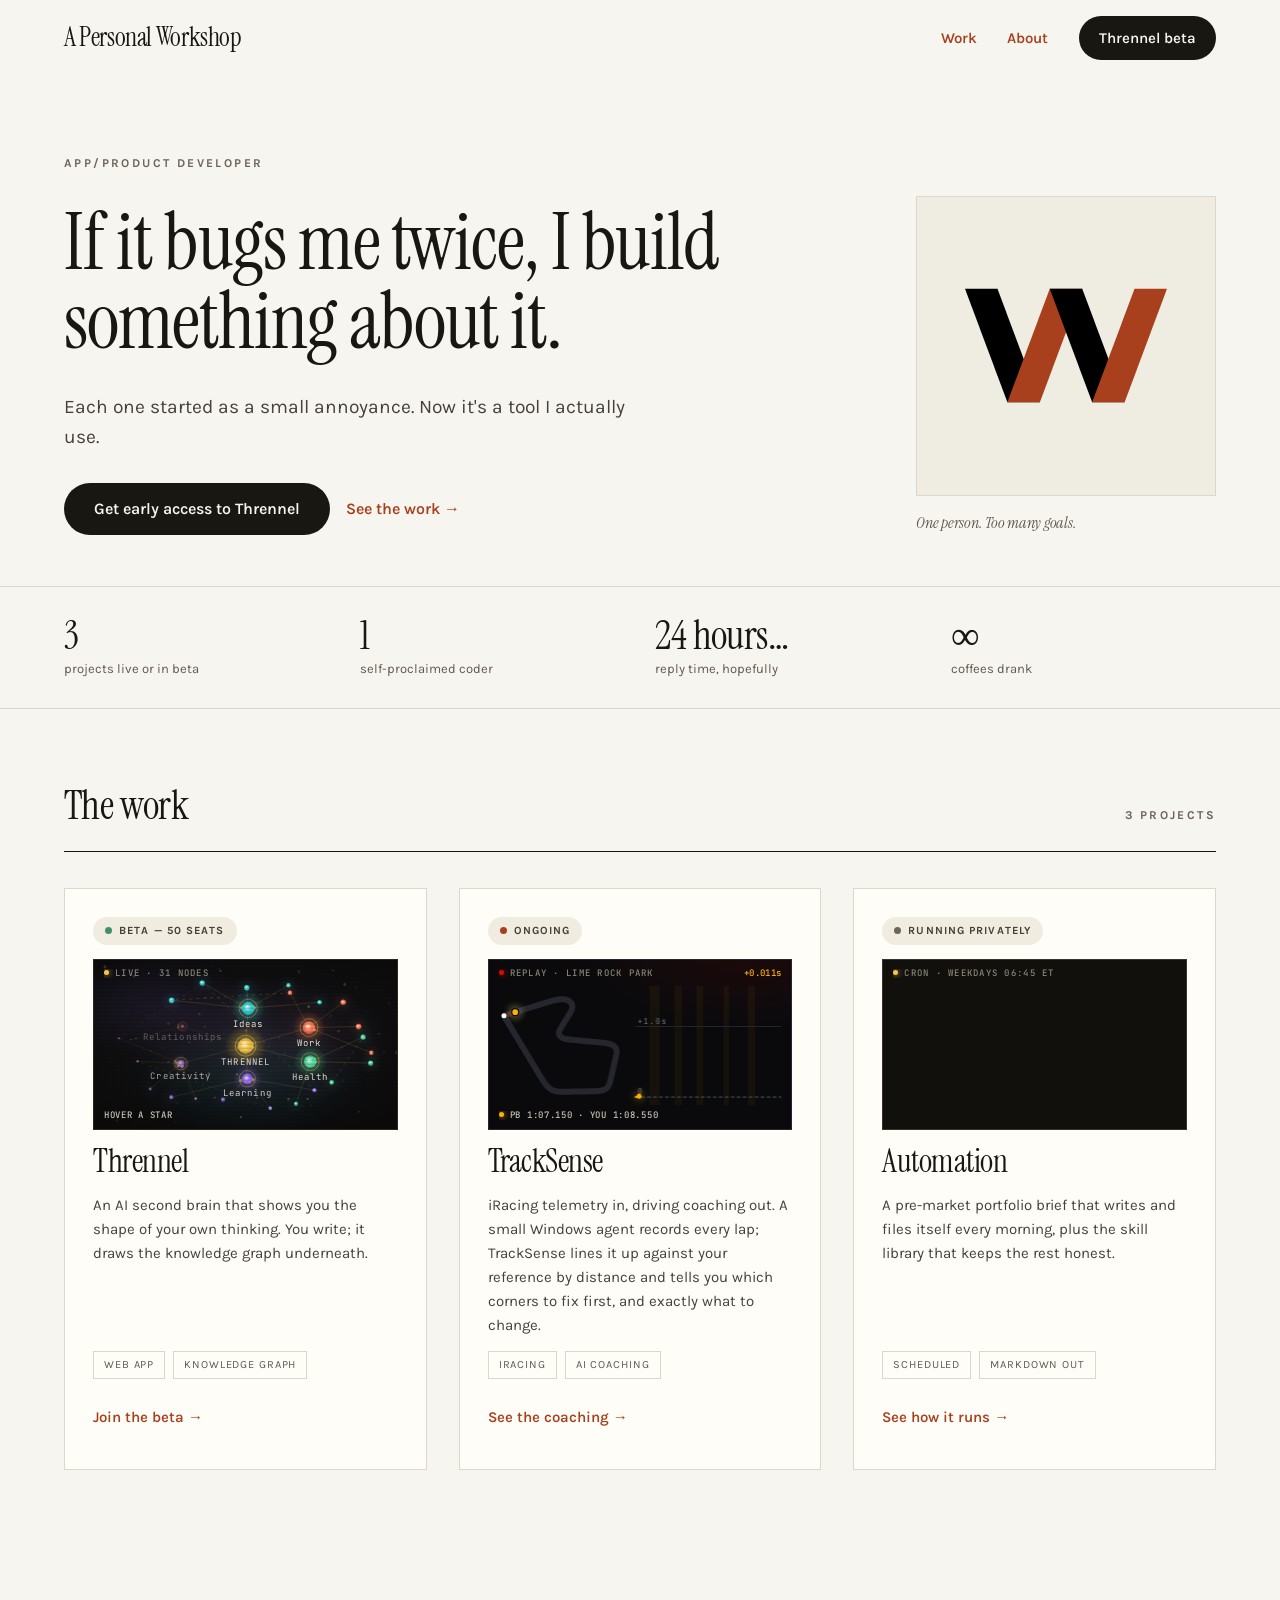
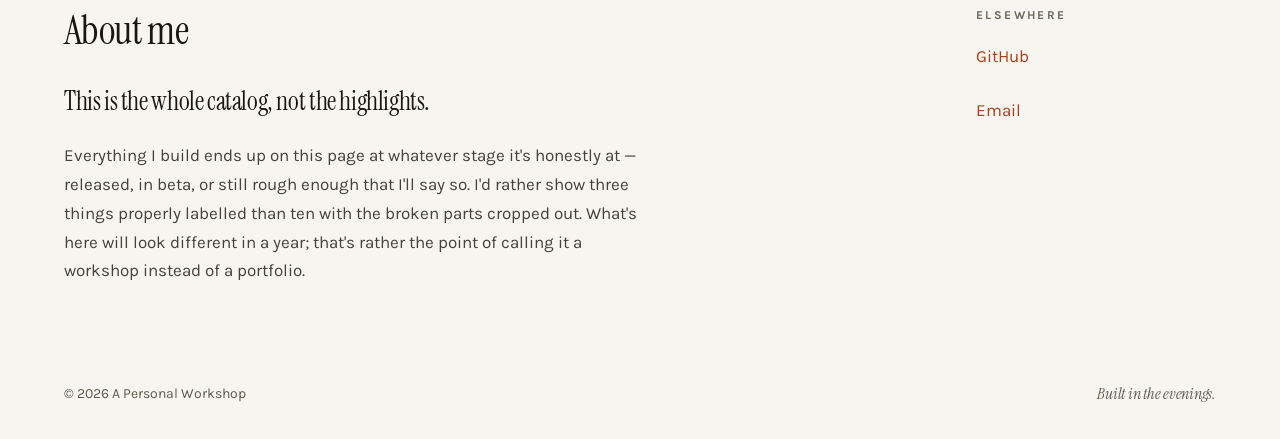
==== public/index.html @ f0c82fac "Hero: the mark fills a square tile Co-Authored-By: Claude Fable 5.1 <noreply@anthropic.com>" ====
<!DOCTYPE html>
<html lang="en">
<head>
<meta charset="utf-8">
<meta name="viewport" content="width=device-width, initial-scale=1">
<title>A Personal Workshop — projects</title>
<meta name="description" content="A workshop, not a portfolio: everything I build, at whatever stage it's honestly at. Thrennel, TrackSense, and the automation that writes my morning brief.">
<meta name="theme-color" content="#f7f5ef">

<!-- Link previews need absolute URLs, so these three carry the domain. -->
<link rel="canonical" href="https://bugsmetwice.com/">
<meta property="og:type" content="website">
<meta property="og:site_name" content="A Personal Workshop">
<meta property="og:title" content="A Personal Workshop">
<meta property="og:description" content="Everything I build, at whatever stage it's honestly at. Thrennel, TrackSense, and the automation that writes my morning brief.">
<meta property="og:url" content="https://bugsmetwice.com/">
<meta property="og:image" content="https://bugsmetwice.com/og-image.png">
<meta property="og:image:width" content="1200">
<meta property="og:image:height" content="630">
<meta property="og:image:alt" content="A Personal Workshop — If it bugs me twice, I build something about it.">
<meta name="twitter:card" content="summary_large_image">

<link rel="icon" href="./mark-folded.svg" type="image/svg+xml">
<link rel="apple-touch-icon" href="./icon-180.png">

<link rel="preload" href="./fonts/InstrumentSerif-normal.woff2" as="font" type="font/woff2" crossorigin>
<link rel="preload" href="./fonts/Karla-normal.woff2" as="font" type="font/woff2" crossorigin>

<style>
/* ============================================================
   FONTS — self-hosted latin subsets (no third-party request)
   ============================================================ */
@font-face {
  font-family: "Instrument Serif"; font-style: italic; font-weight: 400; font-display: swap;
  src: url("./fonts/InstrumentSerif-italic.woff2") format("woff2");
  unicode-range: U+0000-00FF, U+0131, U+0152-0153, U+02BB-02BC, U+02C6, U+02DA, U+02DC, U+0304, U+0308, U+0329, U+2000-206F, U+20AC, U+2122, U+2191, U+2193, U+2212, U+2215, U+FEFF, U+FFFD;
}
@font-face {
  font-family: "Instrument Serif"; font-style: normal; font-weight: 400; font-display: swap;
  src: url("./fonts/InstrumentSerif-normal.woff2") format("woff2");
  unicode-range: U+0000-00FF, U+0131, U+0152-0153, U+02BB-02BC, U+02C6, U+02DA, U+02DC, U+0304, U+0308, U+0329, U+2000-206F, U+20AC, U+2122, U+2191, U+2193, U+2212, U+2215, U+FEFF, U+FFFD;
}
@font-face {
  font-family: "JetBrains Mono"; font-style: normal; font-weight: 400 500; font-display: swap;
  src: url("./fonts/JetBrainsMono-normal.woff2") format("woff2");
  unicode-range: U+0000-00FF, U+0131, U+0152-0153, U+02BB-02BC, U+02C6, U+02DA, U+02DC, U+0304, U+0308, U+0329, U+2000-206F, U+20AC, U+2122, U+2191, U+2193, U+2212, U+2215, U+FEFF, U+FFFD;
}
@font-face {
  font-family: "Karla"; font-style: normal; font-weight: 400 700; font-display: swap;
  src: url("./fonts/Karla-normal.woff2") format("woff2");
  unicode-range: U+0000-00FF, U+0131, U+0152-0153, U+02BB-02BC, U+02C6, U+02DA, U+02DC, U+0304, U+0308, U+0329, U+2000-206F, U+20AC, U+2122, U+2191, U+2193, U+2212, U+2215, U+FEFF, U+FFFD;
}

/* ============================================================
   TOKENS
   ============================================================ */
:root {
  --ground:      #f7f5ef;
  --ground-card: #fffdf8;
  --ground-sink: #efece2;
  --ink:         #191712;
  --ink-body:    #45413a;
  --ink-muted:   #5f5a4e;
  --ink-faint:   #6b665b;   /* 5:1 on --ground; do not lighten */
  --rule:        #ddd7ca;
  --accent:      #a8401d;
  --accent-lift: #e0743f;   /* accent for use ON dark only */
  --on-dark:     #f7f5ef;
  --on-dark-dim: #c9c3b5;
  --dark-rule:   #4a453a;
  --dark-sink:   #221f18;

  --gutter: clamp(20px, 5vw, 72px);
  --section-y: clamp(40px, 5vw, 72px);

  --ease: cubic-bezier(0.22, 0.61, 0.36, 1);
  --reveal-dur: 720ms;
}

/* ============================================================
   BASE
   ============================================================ */
*, *::before, *::after { box-sizing: border-box; }

html { scroll-behavior: smooth; }

body {
  margin: 0;
  background: var(--ground);
  color: var(--ink);
  font-family: "Karla", "Helvetica Neue", Helvetica, sans-serif;
  font-size: 16px;
  line-height: 1.6;
  -webkit-font-smoothing: antialiased;
  text-rendering: optimizeLegibility;
}

h1, h2, h3, .serif {
  font-family: "Instrument Serif", Georgia, "Times New Roman", serif;
  font-weight: 400;
  letter-spacing: -0.015em;
}

a { color: var(--accent); text-decoration: none; }
a:hover { color: #7d2f14; }

:focus-visible {
  outline: 2px solid var(--accent);
  outline-offset: 3px;
}

button { font: inherit; cursor: pointer; }

.skip {
  position: absolute; left: -9999px; top: 0;
  background: var(--ink); color: var(--on-dark);
  padding: 12px 18px; z-index: 100;
}
.skip:focus { left: 8px; top: 8px; color: var(--on-dark); }

.kicker {
  font-size: 12px;
  letter-spacing: 0.2em;
  font-weight: 700;
  color: var(--ink-faint);
  text-transform: uppercase;
}

.pad { padding-inline: var(--gutter); }
.link--strong { font-weight: 600; }
.hero__caption { margin: 0; font-style: italic; font-size: 16px; color: var(--ink-muted); }
.noscript__note { color: var(--ink-body); margin-top: 20px; }
.site-footer__tag { font-style: italic; font-size: 16px; }

/* ============================================================
   SCROLL REVEAL
   Sections fade + rise once, staggered by child index.
   ============================================================ */
.reveal > * {
  opacity: 0;
  transform: translateY(22px);
  transition:
    opacity var(--reveal-dur) var(--ease),
    transform var(--reveal-dur) var(--ease);
  transition-delay: calc(var(--i, 0) * 90ms);
}
.reveal.in > * { opacity: 1; transform: none; }

@media (prefers-reduced-motion: reduce) {
  html { scroll-behavior: auto; }
  .reveal > * { opacity: 1; transform: none; transition: none; }
  .bar { transition: none !important; }
}

/* ============================================================
   HEADER
   ============================================================ */
.site-header {
  position: sticky; top: 0; z-index: 20;
  display: flex; flex-wrap: wrap; gap: 24px;
  align-items: center; justify-content: space-between;
  padding: 16px var(--gutter);
  background: color-mix(in srgb, var(--ground) 86%, transparent);
  backdrop-filter: blur(10px);
  border-bottom: 1px solid transparent;
  transition: border-color 260ms var(--ease), padding 260ms var(--ease);
}
.site-header.stuck {
  border-bottom-color: var(--rule);
  padding-block: 10px;
}
.wordmark { font-size: clamp(20px, 2.4vw, 26px); color: var(--ink); }
.site-nav { display: flex; align-items: center; gap: clamp(14px, 2.4vw, 32px); }
.site-nav a {
  font-size: 15px; font-weight: 600;
  min-height: 44px; display: inline-flex; align-items: center;
}
.btn {
  display: inline-flex; align-items: center; justify-content: center;
  min-height: 52px; padding: 0 30px;
  background: var(--ink); color: var(--on-dark);
  font-size: 16px; font-weight: 600;
  border: 0; border-radius: 999px;
  transition: transform 200ms var(--ease), background 200ms var(--ease);
}
.btn:hover { color: var(--on-dark); transform: translateY(-2px); }
.btn--sm { min-height: 44px; padding: 0 20px; font-size: 15px; }
.btn--accent { background: var(--accent-lift); color: var(--ink); }
.btn--accent:hover { color: var(--ink); }

/* ============================================================
   HERO
   ============================================================ */
.hero {
  display: flex; flex-wrap: wrap; align-items: flex-end;
  gap: clamp(32px, 5vw, 72px);
  padding: clamp(40px, 6vw, 88px) var(--gutter) clamp(32px, 4vw, 56px);
  border-bottom: 1px solid var(--rule);
}
.hero__text { flex: 1 1 440px; display: flex; flex-direction: column; gap: clamp(20px, 2.4vw, 30px); }
.hero h1 { margin: 0; font-size: clamp(38px, 6.2vw, 82px); line-height: 1.0; text-wrap: pretty; }
.hero__lede { margin: 0; font-size: clamp(17px, 1.5vw, 20px); color: var(--ink-body); max-width: 52ch; }
.hero__cta { display: flex; flex-wrap: wrap; gap: 16px; align-items: center; }
.hero__aside { flex: 0 1 300px; min-width: 240px; display: flex; flex-direction: column; gap: 14px; }

.frame {
  border: 1px solid var(--rule);
  background: var(--ground-sink);
  display: grid; place-items: center;
  font-size: 11px; letter-spacing: 0.1em;
  color: var(--ink-faint);
  overflow: hidden;
}
.frame img { width: 100%; height: 100%; object-fit: cover; display: block; }
.frame--portrait { aspect-ratio: 5 / 6; }
/* the mark sits on the page ground so its punched rivet holes (#f7f5ef) read as holes */
/* the mark fills a square tile rather than floating in a portrait frame */
.frame--logo { aspect-ratio: 1 / 1; background: var(--ground-sink); }
.frame--logo img { width: 76%; height: auto; object-fit: contain; }
.frame--shot { aspect-ratio: 16 / 9; }

/* Thrennel card: a live port of the app's constellation, on the app's own near-black */
.frame--graph {
  position: relative;
  display: block;
  background: radial-gradient(120% 95% at 50% 46%, #141416, #0a0a0b 72%);
  border-color: #2b2821;
}
.frame--graph canvas { position: absolute; inset: 0; width: 100%; height: 100%; display: block; }
.frame--graph::after {
  content: ""; position: absolute; inset: 0; pointer-events: none;
  background: repeating-linear-gradient(0deg, rgba(0, 0, 0, 0.12) 0 1px, transparent 2px 4px);
}
.graph-hud {
  position: absolute; left: 10px; right: 10px; z-index: 1;
  font: 500 9px/1 "JetBrains Mono", Consolas, monospace;
  letter-spacing: 0.14em; color: #8a8578;
  white-space: nowrap; overflow: hidden; text-overflow: ellipsis;
  pointer-events: none;
}
.graph-hud--top { top: 9px; }
.graph-hud--foot { bottom: 9px; color: #c9c2b0; letter-spacing: 0.08em; }
.graph-hud i {
  display: inline-block; width: 5px; height: 5px; margin-right: 6px;
  border-radius: 50%; vertical-align: 1px;
  background: #f5c84b; box-shadow: 0 0 6px currentColor;
}
.graph-hud--top i { color: #f5c84b; animation: tgBlink 1.6s ease-in-out infinite; }
@keyframes tgBlink { 0%, 100% { opacity: 0.25; } 50% { opacity: 1; } }
@media (prefers-reduced-motion: reduce) { .graph-hud--top i { animation: none; } }
.graph-hud--right { left: auto; color: #ffb300; letter-spacing: 0.04em; }

/* Lap-time card: TrackSense's carbon panel, race red glow, no scanlines */
.frame--lap {
  background: radial-gradient(90% 80% at 85% -10%, rgba(225, 6, 0, 0.1), transparent 60%), #0a0a0c;
  border-color: #26262f;
}
.frame--lap::after { display: none; }
.frame--lap .graph-hud--top i { background: #e10600; color: #e10600; }

/* ============================================================
   PROOF ROW
   ============================================================ */
.proof {
  display: grid;
  grid-template-columns: repeat(auto-fit, minmax(180px, 1fr));
  gap: clamp(16px, 2.4vw, 32px);
  padding: clamp(20px, 2.4vw, 28px) var(--gutter);
  border-bottom: 1px solid var(--rule);
}
.proof__item { display: flex; flex-direction: column; gap: 4px; }
.proof__n { font-size: clamp(30px, 3.4vw, 40px); line-height: 1; }
.proof__l { font-size: 13px; color: var(--ink-muted); }

/* ============================================================
   WORK
   ============================================================ */
.section { padding: var(--section-y) var(--gutter); }
.section__head {
  display: flex; flex-wrap: wrap; gap: 24px;
  align-items: baseline; justify-content: space-between;
  padding-bottom: 14px; border-bottom: 1px solid var(--ink);
  margin-bottom: clamp(24px, 3vw, 36px);
}
.section__head h2 { margin: 0; font-size: clamp(28px, 3.4vw, 40px); }

.cards {
  display: grid;
  grid-template-columns: repeat(auto-fit, minmax(290px, 1fr));
  gap: clamp(20px, 2.6vw, 32px);
}
.card {
  display: flex; flex-direction: column; gap: 14px;
  padding: clamp(20px, 2.2vw, 28px);
  background: var(--ground-card);
  border: 1px solid var(--rule);
  transition: transform 300ms var(--ease), box-shadow 300ms var(--ease);
}
.card:hover { transform: translateY(-4px); box-shadow: 0 14px 34px -22px rgba(25, 23, 18, 0.45); }
.card h3 { margin: 0; font-size: clamp(26px, 2.6vw, 32px); line-height: 1.1; }
.card__blurb { margin: 0; font-size: 15px; color: var(--ink-body); flex-grow: 1; }

.badge {
  display: inline-flex; align-items: center; gap: 7px;
  align-self: flex-start;
  padding: 5px 12px; border-radius: 999px;
  background: #f0ece0;
  font-size: 11px; letter-spacing: 0.1em; font-weight: 700;
  color: var(--ink-body); text-transform: uppercase;
}
.badge__dot { width: 7px; height: 7px; border-radius: 999px; }

.tags { display: flex; flex-wrap: wrap; gap: 8px; }
.tag {
  padding: 4px 10px; border: 1px solid var(--rule);
  font-size: 11px; letter-spacing: 0.08em;
  color: var(--ink-muted); text-transform: uppercase;
}
.card__cta { display: inline-flex; align-items: center; min-height: 48px; font-size: 15px; font-weight: 600; }

/* ============================================================
   LAP CHART (dark band)
   ============================================================ */
.band { background: var(--ink); color: var(--on-dark); padding: var(--section-y) var(--gutter); }
.band h2 { margin: 0; font-size: clamp(28px, 3.4vw, 42px); }
.band__head { display: flex; flex-wrap: wrap; gap: 20px; align-items: baseline; justify-content: space-between; }
.band__note { margin: 0; font-size: clamp(16px, 1.4vw, 18px); color: var(--on-dark-dim); max-width: 62ch; }
.stamp {
  padding: 5px 12px; border: 1px solid var(--dark-rule);
  font-size: 11px; letter-spacing: 0.14em; font-weight: 700;
  color: var(--on-dark-dim); text-transform: uppercase;
}

.chart-wrap { display: flex; flex-wrap: wrap; gap: clamp(20px, 3vw, 44px); margin-top: clamp(20px, 2.6vw, 30px); }
.chart { flex: 1 1 400px; display: flex; flex-direction: column; gap: 12px; }
.chart__plot {
  display: flex; align-items: flex-end; gap: clamp(4px, 1vw, 14px);
  height: 200px; padding-bottom: 2px;
  border-bottom: 1px solid var(--dark-rule);
}
.corner {
  flex: 1 1 0; min-width: 0; height: 100%; padding: 0;
  background: none; border: 0;
  display: flex; flex-direction: column; justify-content: flex-end;
}
.bar {
  width: 100%;
  background: var(--dark-rule);
  transition: height 520ms var(--ease), background 200ms var(--ease);
}
.corner:hover .bar { background: #6d6757; }
.corner[aria-pressed="true"] .bar { background: var(--accent-lift); }
.chart__labels { display: flex; gap: clamp(4px, 1vw, 14px); }
.chart__labels span {
  flex: 1 1 0; min-width: 0; text-align: center;
  font-size: 12px; font-weight: 600; color: #a8a294;
  transition: color 200ms var(--ease);
}
.chart__labels span.on { color: var(--accent-lift); }

.readout {
  flex: 1 1 280px;
  padding: clamp(20px, 2.2vw, 28px);
  background: var(--dark-sink); border: 1px solid var(--dark-rule);
  display: flex; flex-direction: column; gap: 14px;
}
.readout__k { font-size: 11px; letter-spacing: 0.16em; font-weight: 700; color: var(--on-dark-dim); text-transform: uppercase; }
.readout__v { font-size: clamp(44px, 5vw, 64px); line-height: 1; color: var(--accent-lift); }
.readout__note { margin: 0; font-size: 15px; color: #ded8c9; min-height: 3.3em; }
.readout__meta {
  display: flex; flex-direction: column; gap: 6px;
  padding-top: 6px; border-top: 1px solid var(--dark-rule);
  font-size: 13px; color: #a8a294;
}

/* ============================================================
   ABOUT / FOOTER
   ============================================================ */

.about { display: flex; flex-wrap: wrap; gap: clamp(28px, 4vw, 72px); align-items: flex-start; }
.about__main { flex: 1 1 440px; display: flex; flex-direction: column; gap: 20px; }
.about__main h2 { margin: 0; font-size: clamp(28px, 3.4vw, 40px); }
.about__pull { margin: 0; font-size: clamp(21px, 2.2vw, 26px); line-height: 1.5; }
.about__body { margin: 0; font-size: clamp(16px, 1.4vw, 17px); line-height: 1.7; color: var(--ink-body); max-width: 58ch; }
.about__links { flex: 0 1 240px; min-width: 200px; display: flex; flex-direction: column; gap: 10px; padding-top: 8px; }
.about__links a { font-size: 17px; min-height: 44px; display: inline-flex; align-items: center; }

/* ============================================================
   APP WINDOWS
   Each app's detail panel is a <dialog class="appwin"> that opens
   over the page instead of stacking under it.
   ============================================================ */
html:has(dialog.appwin[open]) { overflow: hidden; }
dialog.appwin {
  width: min(1200px, calc(100vw - 32px));
  max-width: none;
  max-height: calc(100dvh - 32px);
  margin: auto; padding: 0;
  border: 1px solid var(--dark-rule); border-radius: 14px;
  background: var(--ink); color: var(--on-dark);
  overflow: auto; overscroll-behavior: contain;
  box-shadow: 0 30px 80px -24px rgba(0, 0, 0, 0.6);
  opacity: 0;
  transform: translateY(28px) scale(0.97);
  transition: opacity 260ms var(--ease), transform 260ms var(--ease);
}
dialog.appwin.is-open { opacity: 1; transform: none; }
dialog.appwin:focus, dialog.appwin:focus-visible { outline: none; }   /* the window itself, not its controls */
dialog.appwin::backdrop {
  background: rgba(25, 23, 18, 0);
  backdrop-filter: blur(0);
  transition: background 260ms var(--ease), backdrop-filter 260ms var(--ease);
}
dialog.appwin.is-open::backdrop { background: rgba(25, 23, 18, 0.55); backdrop-filter: blur(4px); }
dialog.appwin .band { padding-top: clamp(24px, 3vw, 40px); }
.appwin__bar {
  position: sticky; top: 0; z-index: 2;
  display: flex; align-items: center; justify-content: space-between; gap: 12px;
  padding: 10px 12px 10px var(--gutter);
  background: color-mix(in srgb, var(--ink) 90%, transparent);
  backdrop-filter: blur(8px);
  border-bottom: 1px solid var(--dark-rule);
}
.appwin__title { font-size: 11px; letter-spacing: 0.2em; font-weight: 700; text-transform: uppercase; color: var(--on-dark-dim); }
.appwin__close {
  width: 40px; height: 40px; flex: none;
  display: grid; place-items: center;
  border: 1px solid var(--dark-rule); border-radius: 50%;
  background: transparent; color: var(--on-dark);
  font-size: 22px; line-height: 1;
}
.appwin__close:hover { background: var(--dark-sink); }
@media (prefers-reduced-motion: reduce) {
  dialog.appwin, dialog.appwin::backdrop { transition: none; }
}
@media (max-width: 640px) {
  dialog.appwin { width: calc(100vw - 16px); max-height: calc(100dvh - 16px); border-radius: 10px; }
}

/* Automation: a run log in plain monospace, and the document it files */
.frame--run { background: #12100c; border-color: #3a3428; display: block; position: relative; }
.rl__log {
  position: absolute; inset: 0;
  padding: 26px 12px 24px;
  overflow: hidden;
  font: 400 10px/1.65 "JetBrains Mono", Consolas, monospace;
  color: #b9b3a5;
  display: flex; flex-direction: column; justify-content: flex-end;
}
.rl__line { white-space: nowrap; overflow: hidden; text-overflow: ellipsis; animation: rlIn 260ms var(--ease) both; }
.rl__t { color: #6b665b; margin-right: 8px; }
.rl__line.is-run { color: #e0d7c2; }
.rl__line.is-ok { color: #52e0a8; }
@keyframes rlIn { from { opacity: 0; transform: translateY(6px); } to { opacity: 1; transform: none; } }
@media (prefers-reduced-motion: reduce) { .rl__line { animation: none; } }
.rl__chip {
  position: absolute; left: 10px; bottom: 8px; z-index: 1;
  font: 500 9px/1 "JetBrains Mono", Consolas, monospace; letter-spacing: 0.1em;
  color: #52e0a8;
}
.rl__chip[hidden] { display: none; }

.ts-stage { margin-top: clamp(20px, 2.6vw, 30px); }
.ts-stage .frame--lap { aspect-ratio: 23 / 9; }
@media (max-width: 700px) { .ts-stage .frame--lap { aspect-ratio: 16 / 10; } }

.automation-wrap { display: flex; flex-wrap: wrap; gap: clamp(20px, 3vw, 44px); margin-top: clamp(20px, 2.6vw, 30px); }
.automation-wrap .frame--run { flex: 1 1 380px; aspect-ratio: auto; min-height: 300px; }
.rl__doc { flex: 1 1 340px; display: flex; flex-direction: column; gap: 2px; }
.rl__sec {
  display: grid; grid-template-columns: 22px 1fr; gap: 2px 10px;
  padding: 10px 12px; text-align: left;
  background: transparent; border: 1px solid transparent; border-radius: 6px;
  color: var(--on-dark-dim);
  transition: background 200ms var(--ease), border-color 200ms var(--ease), color 200ms var(--ease);
}
.rl__sec:hover { border-color: var(--dark-rule); }
.rl__sec.done { color: #8f8a7d; }
.rl__sec.on { background: var(--dark-sink); border-color: var(--dark-rule); color: var(--on-dark); }
.rl__num { font: 500 10px/1.7 "JetBrains Mono", Consolas, monospace; color: var(--accent-lift); }
.rl__name { font-size: 15px; font-weight: 600; }
.rl__line-text { grid-column: 2; font-size: 13px; color: #a8a294; display: none; }
.rl__sec.on .rl__line-text { display: block; }

/* Thrennel window: live constellation beside the waitlist panel */
.thrennel-stage { flex: 1 1 420px; }
.thrennel-stage .frame--graph { aspect-ratio: 16 / 10; }
.waitlist form { display: flex; flex-direction: column; gap: 10px; }
.waitlist form[hidden] { display: none; }
.waitlist label { font-size: 12px; letter-spacing: 0.14em; color: var(--on-dark-dim); text-transform: uppercase; }
.waitlist__row { display: flex; flex-wrap: wrap; gap: 10px; }
.waitlist input {
  flex: 1 1 200px; min-height: 52px; padding: 0 18px;
  background: var(--ground); color: var(--ink);
  border: 0; border-radius: 999px;
  font: inherit; font-size: 15px;
}
.waitlist .hp { position: absolute; left: -9999px; width: 1px; height: 1px; }   /* honeypot: bots fill it, people never see it */
.waitlist__msg { margin: 0; font-size: 14px; color: var(--accent-lift); min-height: 1.4em; }
.waitlist__done { display: flex; flex-direction: column; gap: 10px; }
.waitlist__done[hidden] { display: none; }
.waitlist__done .serif { font-size: clamp(30px, 3vw, 38px); line-height: 1.05; color: var(--accent-lift); }
.waitlist a { color: var(--accent-lift); }
.waitlist a:hover { color: var(--on-dark); }

.site-footer {
  display: flex; flex-wrap: wrap; gap: 20px;
  align-items: center; justify-content: space-between;
  padding: clamp(24px, 2.6vw, 32px) var(--gutter);
  font-size: 14px; color: var(--ink-muted);
}

/* Narrow-viewport trims that clamp() can't express */
@media (max-width: 640px) {
  .site-nav { gap: 14px; }
  .site-nav a:not(.btn) { font-size: 14px; }
  .chart__plot { height: 150px; }
  .chart__labels span { font-size: 11px; }
}
@media (max-width: 420px) {
  .site-nav .btn--sm { padding: 0 14px; }
}
</style>
</head>
<body>

<a class="skip" href="#work">Skip to the work</a>

<header class="site-header" id="siteHeader">
  <a class="wordmark serif" href="#top">A Personal Workshop</a>
  <nav class="site-nav" aria-label="Primary">
    <a href="#work">Work</a>
    <a href="#about">About</a>
    <a class="btn btn--sm" href="#thrennel">Thrennel beta</a>
  </nav>
</header>

<main id="top">

  <!-- ===== HERO ===== -->
  <section class="hero reveal">
    <div class="hero__text">
      <span class="kicker">App/Product Developer</span>
      <h1>If it bugs me twice, I build something about it.</h1>
      <p class="hero__lede">Each one started as a small annoyance. Now it's a tool I actually use.</p>
      <div class="hero__cta">
        <a class="btn" href="#thrennel">Get early access to Thrennel</a>
        <a class="link--strong" href="#work">See the work →</a>
      </div>
    </div>
    <div class="hero__aside">
      <div class="frame frame--portrait frame--logo"><img src="./mark-folded.svg" width="64" height="64" alt="A Personal Workshop logo: a folded strip forming a W"></div>
      <p class="serif hero__caption">One person. Too many goals.</p>
    </div>
  </section>

  <!-- ===== PROOF ROW  (first figure is derived from PROJECTS.length) ===== -->
  <section class="proof reveal" id="proof" aria-label="At a glance"></section>

  <!-- ===== WORK ===== -->
  <section class="section reveal" id="work">
    <div class="section__head">
      <h2>The work</h2>
      <span class="kicker" id="projectCount"></span>
    </div>
    <div class="cards" id="cards"></div>
    <noscript>
      <div class="cards">
        <article class="card">
          <h3>Thrennel</h3>
          <p class="card__blurb">An AI second brain that shows you the shape of your own thinking. You write; it draws the knowledge graph underneath. Invite-only, fifty seats.</p>
          <a class="card__cta" href="https://thrennel.com/request">Request access →</a>
        </article>
        <article class="card">
          <h3>TrackSense</h3>
          <p class="card__blurb">iRacing telemetry in, driving coaching out. A small Windows agent records every lap; TrackSense lines it up against your reference by distance and tells you which corners to fix first.</p>
        </article>
        <article class="card">
          <h3>Automation</h3>
          <p class="card__blurb">A pre-market portfolio brief that writes and files itself every morning, plus the skill library that keeps the rest honest.</p>
        </article>
      </div>
      <p class="band__note noscript__note">The live demos on this page — the knowledge graph, the lap replay and the run log — need JavaScript.</p>
    </noscript>
  </section>

  <!-- ===== AUTOMATION WINDOW (sample run; no real holdings) ===== -->
  <dialog class="appwin" id="automation" aria-labelledby="automationTitle">
    <div class="appwin__bar">
      <span class="appwin__title">Automation</span>
      <button class="appwin__close" type="button" aria-label="Close Automation">×</button>
    </div>
  <section class="band">
    <div class="band__head">
      <h2 id="automationTitle">It files itself before the open.</h2>
      <span class="stamp">Sample run · fictional numbers</span>
    </div>
    <p class="band__note">Every weekday at 06:45 ET a scheduled agent reads my position list, goes and finds the live numbers, and writes the same six sections in the same order — then saves it as dated markdown I can read on my phone before the open. A second skill audits the 26-skill library that produces it. Tap a section to see what goes in it.</p>
    <div class="automation-wrap">
      <div class="frame frame--run" id="runStage">
        <span class="graph-hud graph-hud--top" aria-hidden="true"><i></i>CRON · WEEKDAYS 06:45 ET</span>
        <div class="rl__log"></div>
        <span class="rl__chip" hidden>● FILED · OneDrive\Daily Briefs\2026-09-18_brief.md</span>
      </div>
      <div class="rl__doc" id="runDoc" role="group" aria-label="Sections of the brief"></div>
    </div>
  </section>
  </dialog>

  <!-- ===== THRENNEL WINDOW (invite-only waitlist; posts to thrennel.com's own endpoint) ===== -->
  <dialog class="appwin" id="thrennel" aria-labelledby="thrennelTitle">
    <div class="appwin__bar">
      <span class="appwin__title">Thrennel</span>
      <button class="appwin__close" type="button" aria-label="Close Thrennel">×</button>
    </div>
  <section class="band">
    <div class="band__head">
      <h2 id="thrennelTitle">Thrennel opens to fifty people.</h2>
      <span class="stamp">Invite-only · 50 seats</span>
    </div>
    <p class="band__note">Your second brain, drawn as a map. Type or speak a thought; Thrennel files it under a topic, links it to what you've said before, and draws the constellation underneath. Leave your email and you'll get a sign-up link when a spot opens.</p>
    <div class="chart-wrap">
      <div class="thrennel-stage" id="thrennelStage"></div>
      <aside class="readout waitlist" aria-labelledby="waitlistTitle">
        <span class="readout__k" id="waitlistTitle">Request access</span>
        <form id="betaForm" novalidate>
          <label for="email">Email address</label>
          <div class="waitlist__row">
            <input id="email" name="email" type="email" placeholder="you@domain.com" autocomplete="email"
                   spellcheck="false" maxlength="254" required>
            <button class="btn btn--accent" type="submit">Join</button>
          </div>
          <input class="hp" id="website" name="website" type="text" tabindex="-1" autocomplete="off" aria-hidden="true">
          <p class="waitlist__msg" id="formMsg" role="status"></p>
        </form>
        <div class="waitlist__done" id="betaDone" hidden>
          <span class="serif">You're on the list.</span>
          <p class="readout__note">Request received. If a spot opens, your sign-up link will arrive at the email you left. Nothing else to do here.</p>
        </div>
        <div class="readout__meta">
          <a href="https://thrennel.com/">Visit thrennel.com →</a>
          <span>Already invited? <a href="https://thrennel.com/login">Sign in</a></span>
        </div>
      </aside>
    </div>
  </section>
  </dialog>

  <!-- ===== TRACKSENSE WINDOW (demo session, the app's own output) ===== -->
  <dialog class="appwin" id="tracksense" aria-labelledby="tracksenseTitle">
    <div class="appwin__bar">
      <span class="appwin__title">TrackSense</span>
      <button class="appwin__close" type="button" aria-label="Close TrackSense">×</button>
    </div>
  <section class="band">
    <div class="band__head">
      <h2 id="tracksenseTitle">What TrackSense tells you</h2>
      <span class="stamp" id="lapStamp"></span>
    </div>
    <p class="band__note"><span id="lapSummary"></span> Hover the replay to scrub it; tap a corner below for the coaching.</p>
    <div class="ts-stage" id="tsStage"></div>
    <div class="chart-wrap">
      <div class="chart">
        <div class="chart__plot" id="plot" role="group" aria-label="Time lost per corner"></div>
        <div class="chart__labels" id="plotLabels"></div>
      </div>
      <aside class="readout" aria-label="Corner coaching" aria-live="polite">
        <span class="readout__k" id="roName"></span>
        <span class="readout__v serif" id="roDelta"></span>
        <p class="readout__note" id="roNote"></p>
        <div class="readout__meta">
          <span id="roLap"></span>
          <span id="roTotal"></span>
        </div>
      </aside>
    </div>
  </section>
  </dialog>

  <!-- ===== ABOUT ===== -->
  <section class="section about reveal" id="about">
    <div class="about__main">
      <h2>About me</h2>
      <p class="about__pull serif">This is the whole catalog, not the highlights.</p>
      <p class="about__body">Everything I build ends up on this page at whatever stage it's honestly at — released, in beta, or still rough enough that I'll say so. I'd rather show three things properly labelled than ten with the broken parts cropped out. What's here will look different in a year; that's rather the point of calling it a workshop instead of a portfolio.</p>
    </div>
    <div class="about__links">
      <span class="kicker">Elsewhere</span>
      <a href="https://github.com/tgrubb3/">GitHub</a>
      <a class="js-email" href="#about" data-u="tylergrubb33" data-d="gmail.com">Email</a>
    </div>
  </section>

</main>

<footer class="site-footer">
  <span>© 2026 A Personal Workshop</span>
  <span class="serif site-footer__tag">Built in the evenings.</span>
</footer>

<script src="./app.js"></script>

</body>
</html>
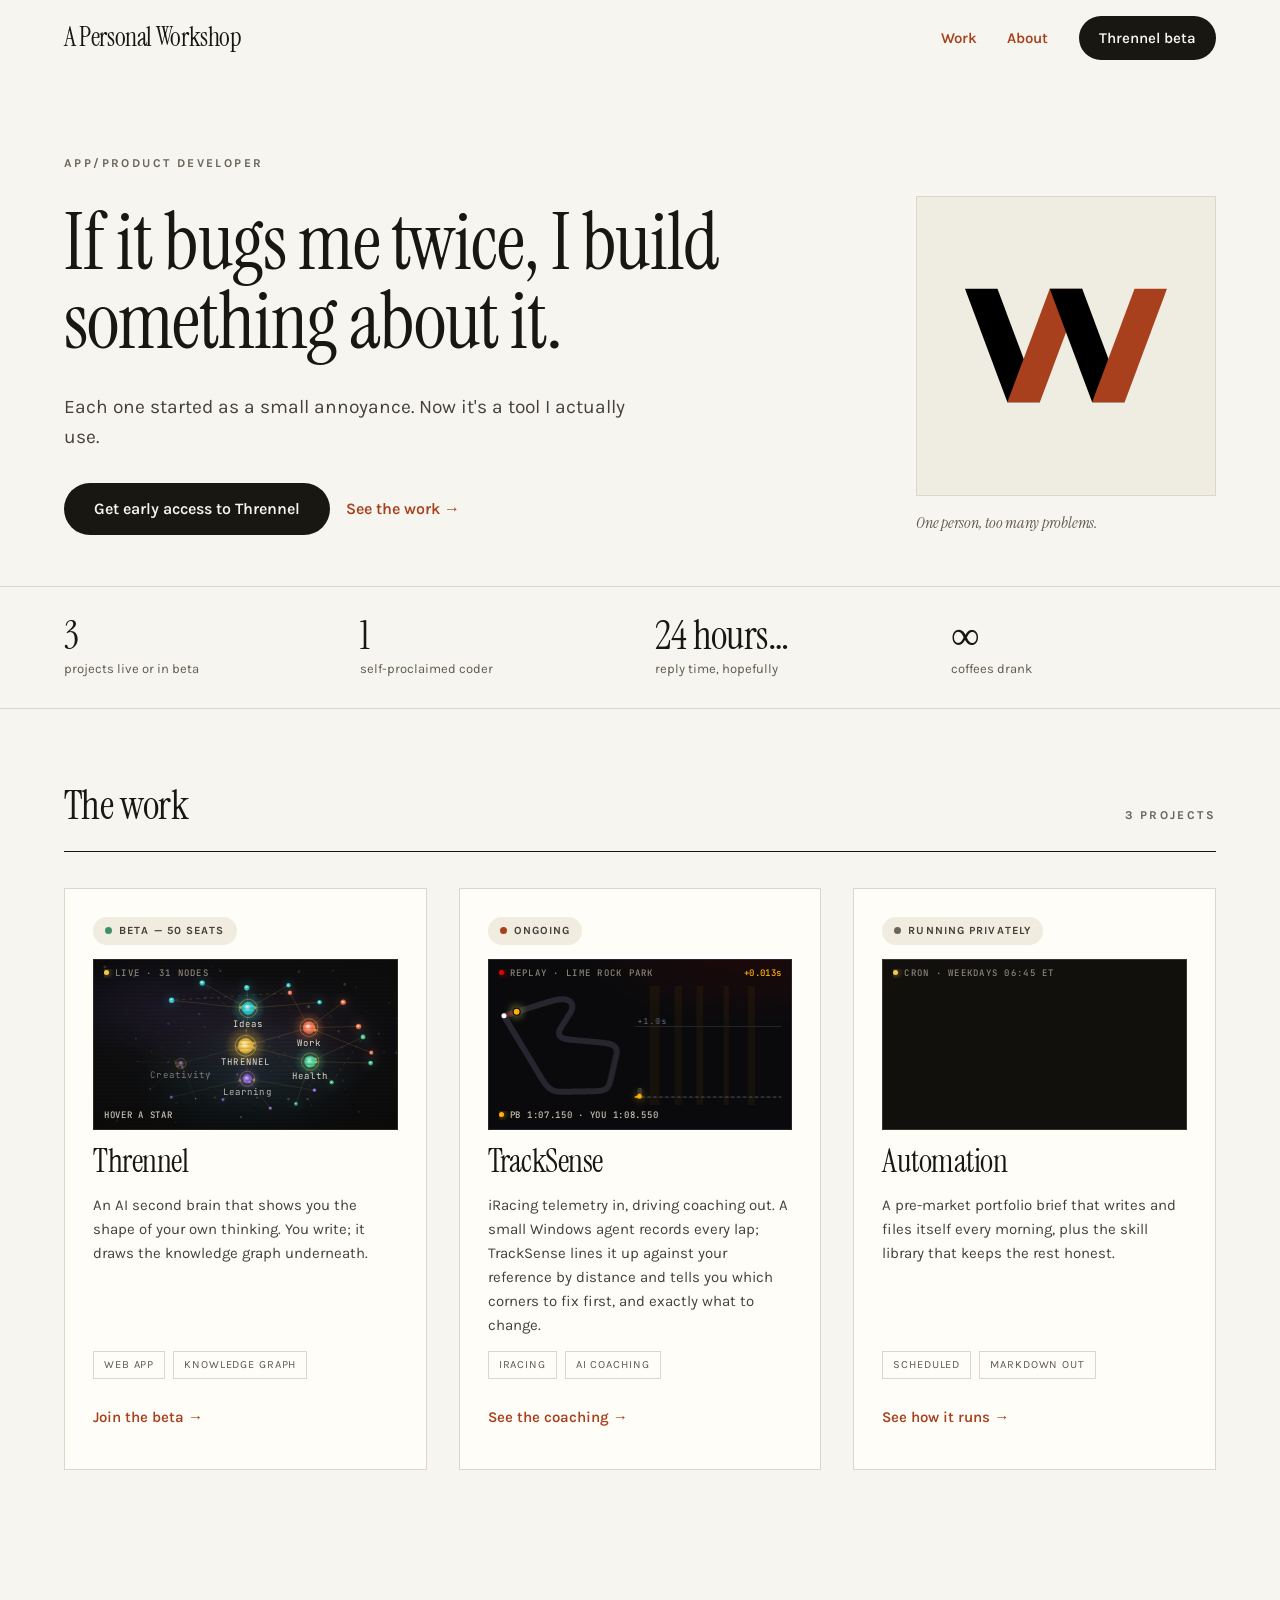
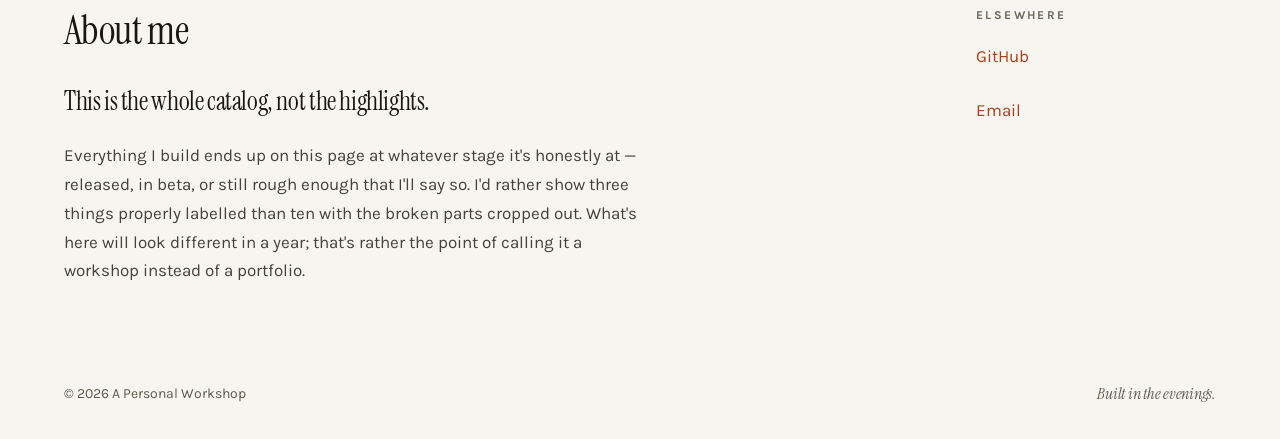
==== commit 6d903f70: "Hero caption: "One person, too many problems." Co-Authored-By: Claude Fable 5.1 <noreply@anthropic.c" ====
--- a/public/index.html
+++ b/public/index.html
@@ -550,7 +550,7 @@
     </div>
     <div class="hero__aside">
       <div class="frame frame--portrait frame--logo"><img src="./mark-folded.svg" width="64" height="64" alt="A Personal Workshop logo: a folded strip forming a W"></div>
-      <p class="serif hero__caption">One person. Too many goals.</p>
+      <p class="serif hero__caption">One person, too many problems.</p>
     </div>
   </section>
 
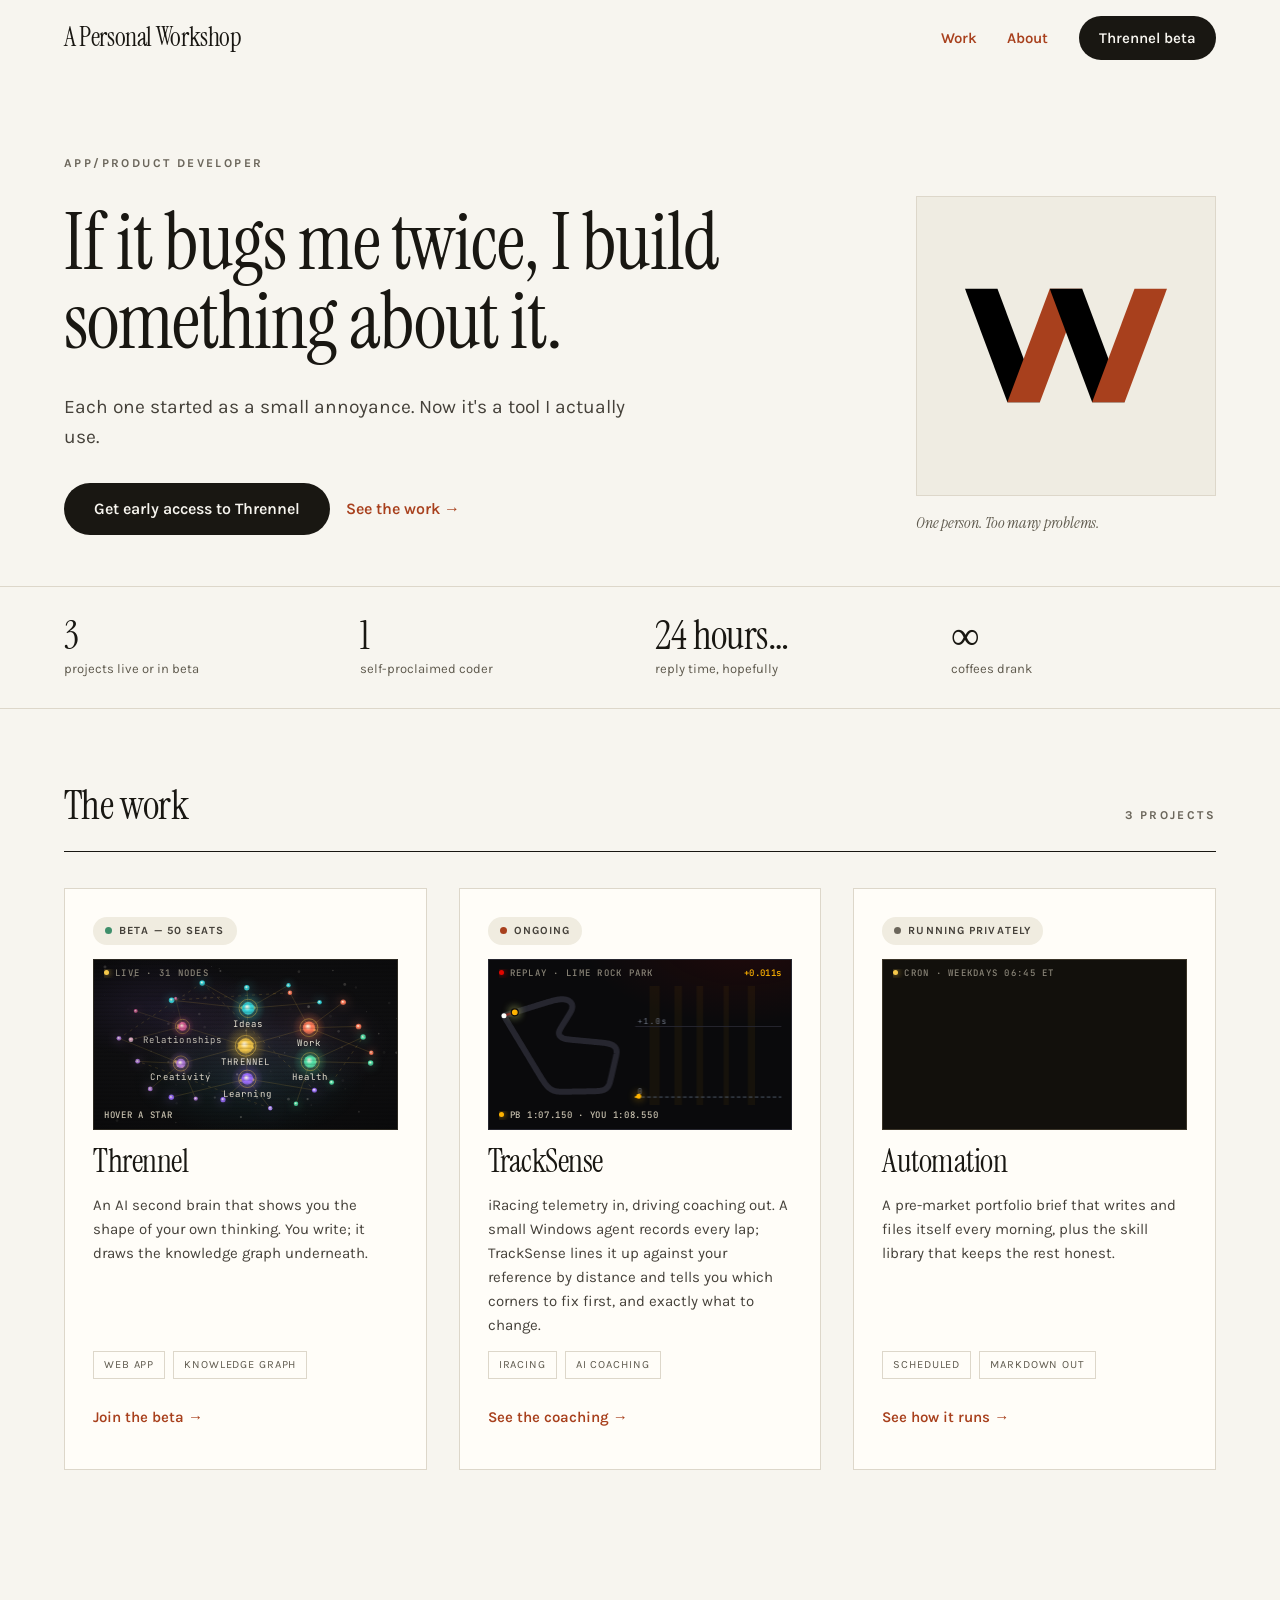
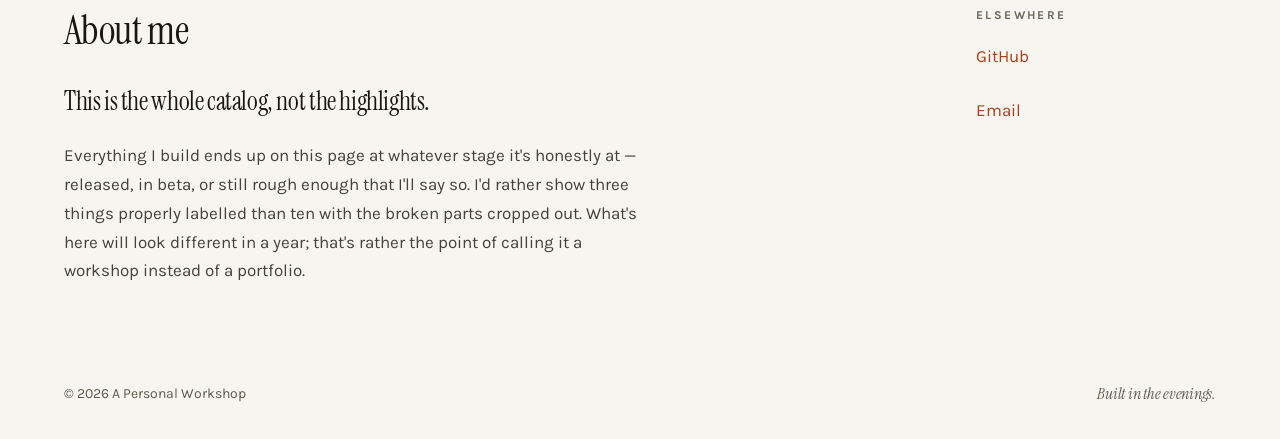
==== commit 93ebb4be: "Hero caption: "One person. Too many problems." Co-Authored-By: Claude Opus 5 (1M context) <noreply@a" ====
--- a/public/index.html
+++ b/public/index.html
@@ -550,7 +550,7 @@
     </div>
     <div class="hero__aside">
       <div class="frame frame--portrait frame--logo"><img src="./mark-folded.svg" width="64" height="64" alt="A Personal Workshop logo: a folded strip forming a W"></div>
-      <p class="serif hero__caption">One person, too many problems.</p>
+      <p class="serif hero__caption">One person. Too many problems.</p>
     </div>
   </section>
 
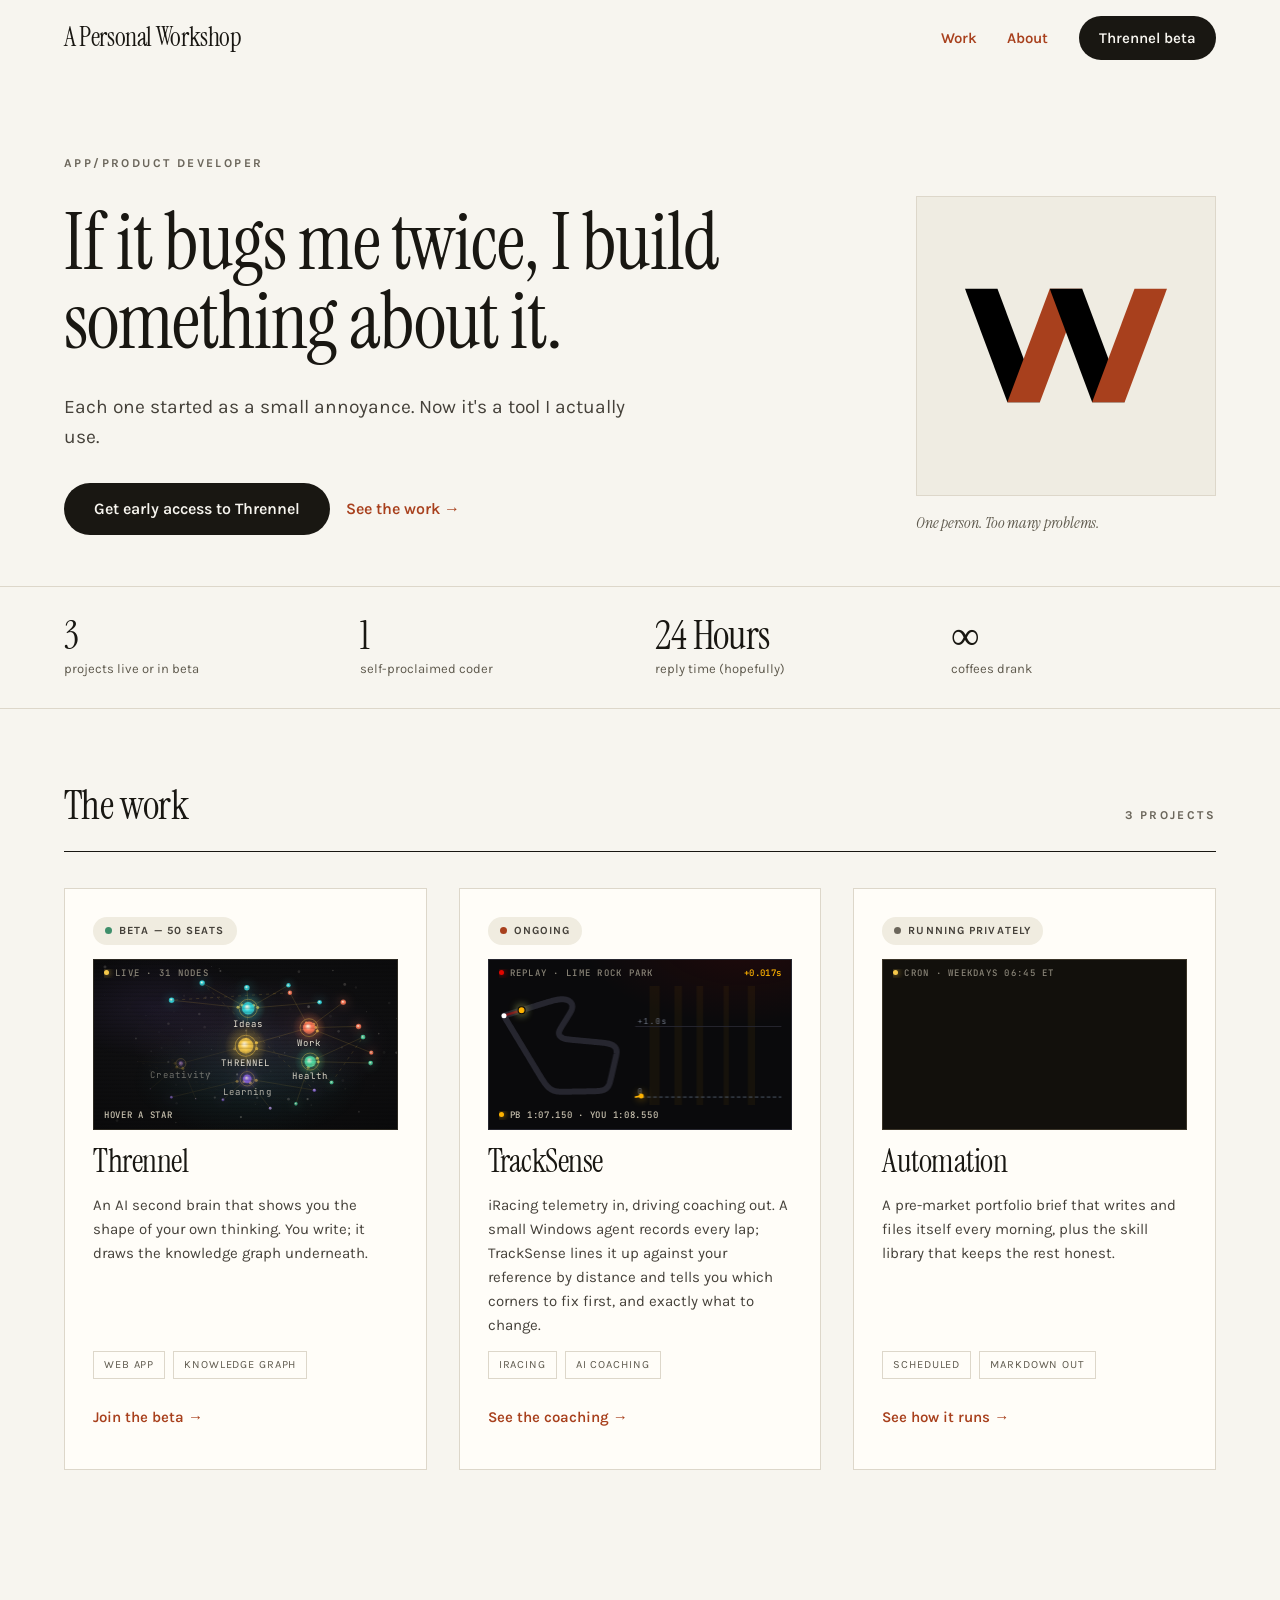
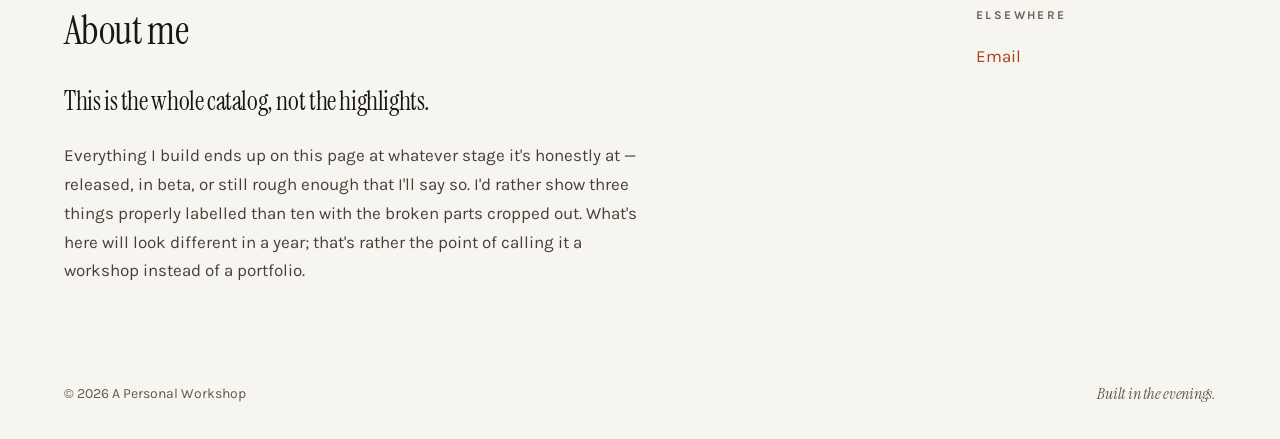
==== commit deaf4141: "Contact: admin@thrennel.com, drop the GitHub link Co-Authored-By: Claude Opus 5 (1M context) <norepl" ====
--- a/public/index.html
+++ b/public/index.html
@@ -686,8 +686,7 @@
     </div>
     <div class="about__links">
       <span class="kicker">Elsewhere</span>
-      <a href="https://github.com/tgrubb3/">GitHub</a>
-      <a class="js-email" href="#about" data-u="tylergrubb33" data-d="gmail.com">Email</a>
+      <a class="js-email" href="#about" data-u="admin" data-d="thrennel.com">Email</a>
     </div>
   </section>
 
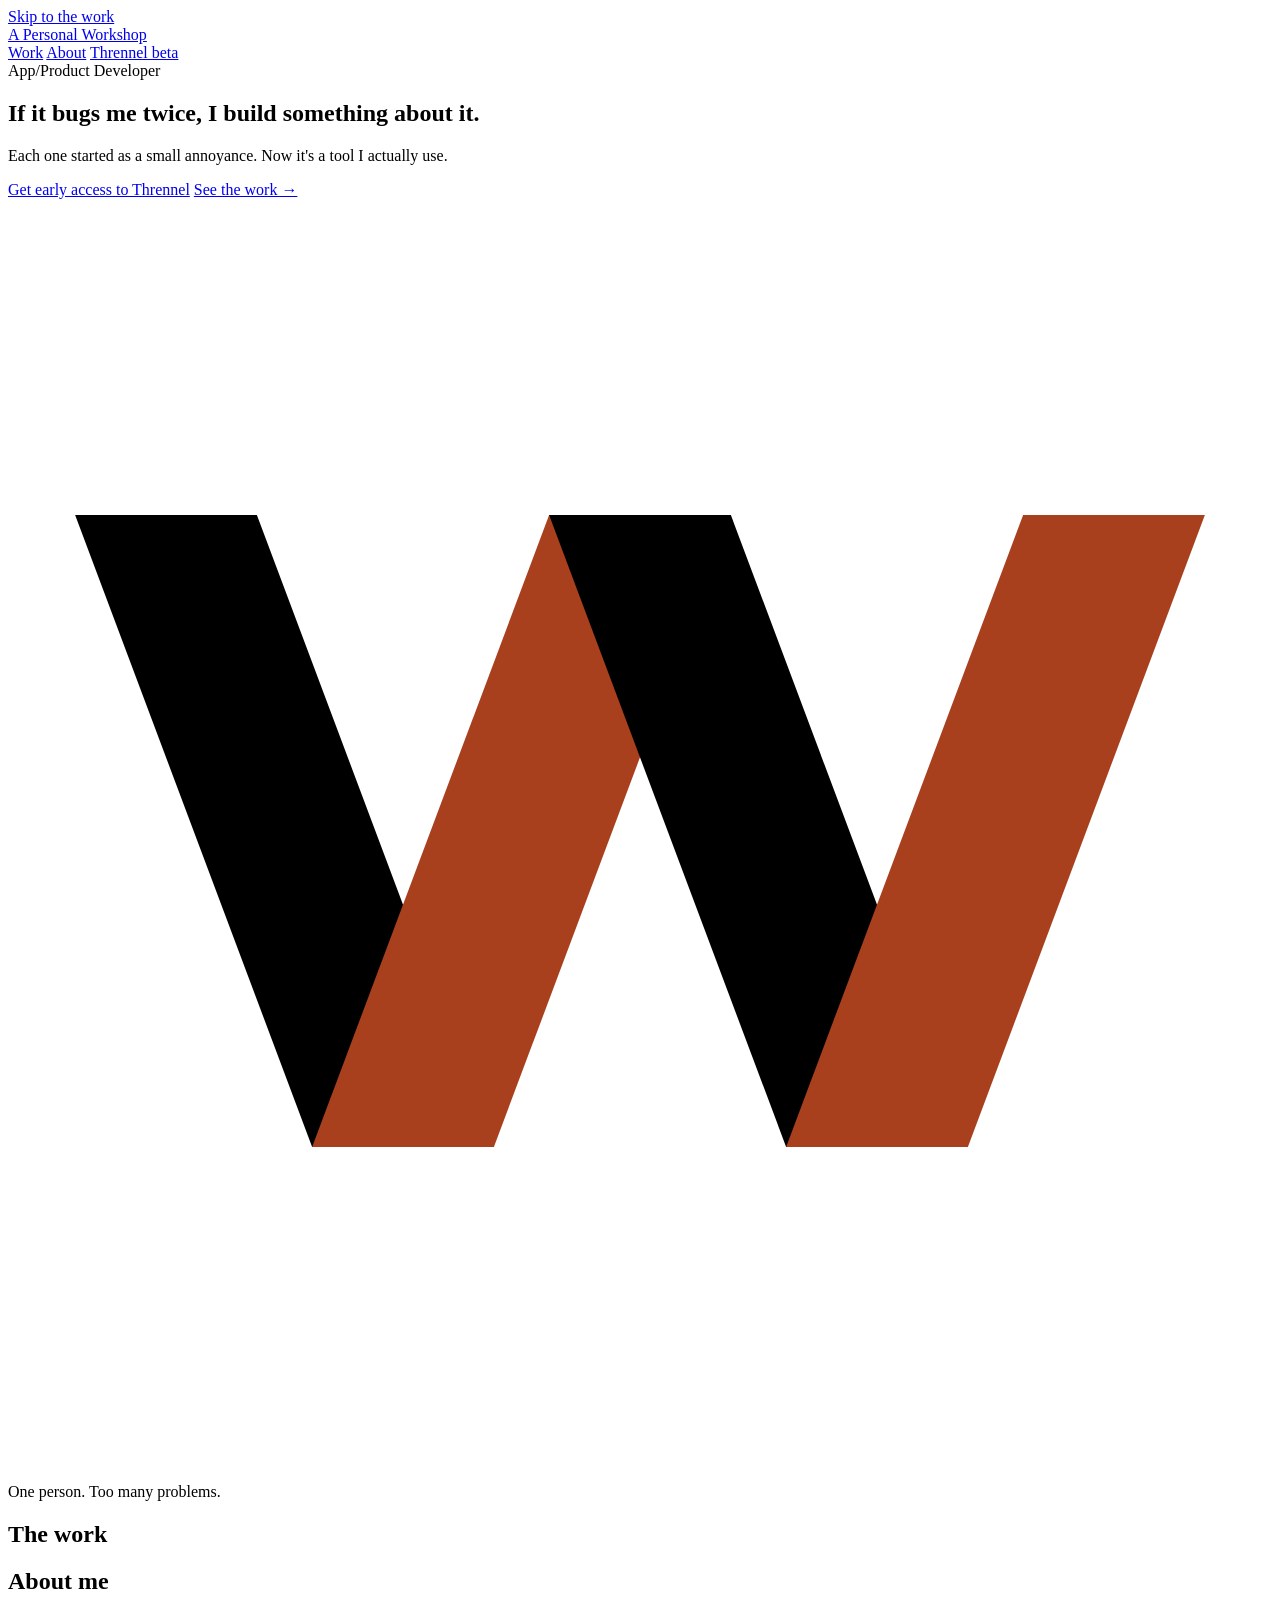
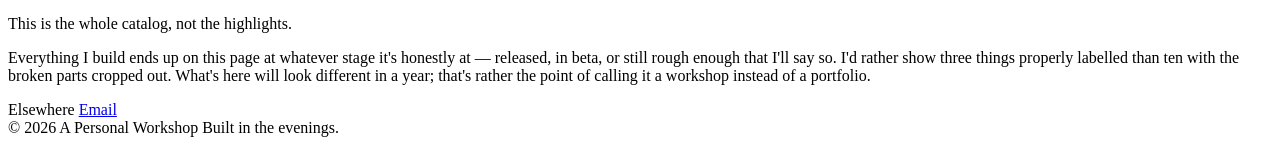
==== commit 995efd55: "Project pages, dark theme, uptime watch - Each project now has its own URL (/thrennel/, /tracksense/" ====
--- a/public/index.html
+++ b/public/index.html
@@ -5,7 +5,8 @@
 <meta name="viewport" content="width=device-width, initial-scale=1">
 <title>A Personal Workshop — projects</title>
 <meta name="description" content="A workshop, not a portfolio: everything I build, at whatever stage it's honestly at. Thrennel, TrackSense, and the automation that writes my morning brief.">
-<meta name="theme-color" content="#f7f5ef">
+<meta name="theme-color" content="#f7f5ef" media="(prefers-color-scheme: light)">
+<meta name="theme-color" content="#16140f" media="(prefers-color-scheme: dark)">
 
 <!-- Link previews need absolute URLs, so these three carry the domain. -->
 <link rel="canonical" href="https://bugsmetwice.com/">
@@ -20,507 +21,13 @@
 <meta property="og:image:alt" content="A Personal Workshop — If it bugs me twice, I build something about it.">
 <meta name="twitter:card" content="summary_large_image">
 
-<link rel="icon" href="./mark-folded.svg" type="image/svg+xml">
-<link rel="apple-touch-icon" href="./icon-180.png">
+<link rel="icon" href="/mark-folded.svg" type="image/svg+xml">
+<link rel="apple-touch-icon" href="/icon-180.png">
 
-<link rel="preload" href="./fonts/InstrumentSerif-normal.woff2" as="font" type="font/woff2" crossorigin>
-<link rel="preload" href="./fonts/Karla-normal.woff2" as="font" type="font/woff2" crossorigin>
+<link rel="preload" href="/fonts/InstrumentSerif-normal.woff2" as="font" type="font/woff2" crossorigin>
+<link rel="preload" href="/fonts/Karla-normal.woff2" as="font" type="font/woff2" crossorigin>
 
-<style>
-/* ============================================================
-   FONTS — self-hosted latin subsets (no third-party request)
-   ============================================================ */
-@font-face {
-  font-family: "Instrument Serif"; font-style: italic; font-weight: 400; font-display: swap;
-  src: url("./fonts/InstrumentSerif-italic.woff2") format("woff2");
-  unicode-range: U+0000-00FF, U+0131, U+0152-0153, U+02BB-02BC, U+02C6, U+02DA, U+02DC, U+0304, U+0308, U+0329, U+2000-206F, U+20AC, U+2122, U+2191, U+2193, U+2212, U+2215, U+FEFF, U+FFFD;
-}
-@font-face {
-  font-family: "Instrument Serif"; font-style: normal; font-weight: 400; font-display: swap;
-  src: url("./fonts/InstrumentSerif-normal.woff2") format("woff2");
-  unicode-range: U+0000-00FF, U+0131, U+0152-0153, U+02BB-02BC, U+02C6, U+02DA, U+02DC, U+0304, U+0308, U+0329, U+2000-206F, U+20AC, U+2122, U+2191, U+2193, U+2212, U+2215, U+FEFF, U+FFFD;
-}
-@font-face {
-  font-family: "JetBrains Mono"; font-style: normal; font-weight: 400 500; font-display: swap;
-  src: url("./fonts/JetBrainsMono-normal.woff2") format("woff2");
-  unicode-range: U+0000-00FF, U+0131, U+0152-0153, U+02BB-02BC, U+02C6, U+02DA, U+02DC, U+0304, U+0308, U+0329, U+2000-206F, U+20AC, U+2122, U+2191, U+2193, U+2212, U+2215, U+FEFF, U+FFFD;
-}
-@font-face {
-  font-family: "Karla"; font-style: normal; font-weight: 400 700; font-display: swap;
-  src: url("./fonts/Karla-normal.woff2") format("woff2");
-  unicode-range: U+0000-00FF, U+0131, U+0152-0153, U+02BB-02BC, U+02C6, U+02DA, U+02DC, U+0304, U+0308, U+0329, U+2000-206F, U+20AC, U+2122, U+2191, U+2193, U+2212, U+2215, U+FEFF, U+FFFD;
-}
-
-/* ============================================================
-   TOKENS
-   ============================================================ */
-:root {
-  --ground:      #f7f5ef;
-  --ground-card: #fffdf8;
-  --ground-sink: #efece2;
-  --ink:         #191712;
-  --ink-body:    #45413a;
-  --ink-muted:   #5f5a4e;
-  --ink-faint:   #6b665b;   /* 5:1 on --ground; do not lighten */
-  --rule:        #ddd7ca;
-  --accent:      #a8401d;
-  --accent-lift: #e0743f;   /* accent for use ON dark only */
-  --on-dark:     #f7f5ef;
-  --on-dark-dim: #c9c3b5;
-  --dark-rule:   #4a453a;
-  --dark-sink:   #221f18;
-
-  --gutter: clamp(20px, 5vw, 72px);
-  --section-y: clamp(40px, 5vw, 72px);
-
-  --ease: cubic-bezier(0.22, 0.61, 0.36, 1);
-  --reveal-dur: 720ms;
-}
-
-/* ============================================================
-   BASE
-   ============================================================ */
-*, *::before, *::after { box-sizing: border-box; }
-
-html { scroll-behavior: smooth; }
-
-body {
-  margin: 0;
-  background: var(--ground);
-  color: var(--ink);
-  font-family: "Karla", "Helvetica Neue", Helvetica, sans-serif;
-  font-size: 16px;
-  line-height: 1.6;
-  -webkit-font-smoothing: antialiased;
-  text-rendering: optimizeLegibility;
-}
-
-h1, h2, h3, .serif {
-  font-family: "Instrument Serif", Georgia, "Times New Roman", serif;
-  font-weight: 400;
-  letter-spacing: -0.015em;
-}
-
-a { color: var(--accent); text-decoration: none; }
-a:hover { color: #7d2f14; }
-
-:focus-visible {
-  outline: 2px solid var(--accent);
-  outline-offset: 3px;
-}
-
-button { font: inherit; cursor: pointer; }
-
-.skip {
-  position: absolute; left: -9999px; top: 0;
-  background: var(--ink); color: var(--on-dark);
-  padding: 12px 18px; z-index: 100;
-}
-.skip:focus { left: 8px; top: 8px; color: var(--on-dark); }
-
-.kicker {
-  font-size: 12px;
-  letter-spacing: 0.2em;
-  font-weight: 700;
-  color: var(--ink-faint);
-  text-transform: uppercase;
-}
-
-.pad { padding-inline: var(--gutter); }
-.link--strong { font-weight: 600; }
-.hero__caption { margin: 0; font-style: italic; font-size: 16px; color: var(--ink-muted); }
-.noscript__note { color: var(--ink-body); margin-top: 20px; }
-.site-footer__tag { font-style: italic; font-size: 16px; }
-
-/* ============================================================
-   SCROLL REVEAL
-   Sections fade + rise once, staggered by child index.
-   ============================================================ */
-.reveal > * {
-  opacity: 0;
-  transform: translateY(22px);
-  transition:
-    opacity var(--reveal-dur) var(--ease),
-    transform var(--reveal-dur) var(--ease);
-  transition-delay: calc(var(--i, 0) * 90ms);
-}
-.reveal.in > * { opacity: 1; transform: none; }
-
-@media (prefers-reduced-motion: reduce) {
-  html { scroll-behavior: auto; }
-  .reveal > * { opacity: 1; transform: none; transition: none; }
-  .bar { transition: none !important; }
-}
-
-/* ============================================================
-   HEADER
-   ============================================================ */
-.site-header {
-  position: sticky; top: 0; z-index: 20;
-  display: flex; flex-wrap: wrap; gap: 24px;
-  align-items: center; justify-content: space-between;
-  padding: 16px var(--gutter);
-  background: color-mix(in srgb, var(--ground) 86%, transparent);
-  backdrop-filter: blur(10px);
-  border-bottom: 1px solid transparent;
-  transition: border-color 260ms var(--ease), padding 260ms var(--ease);
-}
-.site-header.stuck {
-  border-bottom-color: var(--rule);
-  padding-block: 10px;
-}
-.wordmark { font-size: clamp(20px, 2.4vw, 26px); color: var(--ink); }
-.site-nav { display: flex; align-items: center; gap: clamp(14px, 2.4vw, 32px); }
-.site-nav a {
-  font-size: 15px; font-weight: 600;
-  min-height: 44px; display: inline-flex; align-items: center;
-}
-.btn {
-  display: inline-flex; align-items: center; justify-content: center;
-  min-height: 52px; padding: 0 30px;
-  background: var(--ink); color: var(--on-dark);
-  font-size: 16px; font-weight: 600;
-  border: 0; border-radius: 999px;
-  transition: transform 200ms var(--ease), background 200ms var(--ease);
-}
-.btn:hover { color: var(--on-dark); transform: translateY(-2px); }
-.btn--sm { min-height: 44px; padding: 0 20px; font-size: 15px; }
-.btn--accent { background: var(--accent-lift); color: var(--ink); }
-.btn--accent:hover { color: var(--ink); }
-
-/* ============================================================
-   HERO
-   ============================================================ */
-.hero {
-  display: flex; flex-wrap: wrap; align-items: flex-end;
-  gap: clamp(32px, 5vw, 72px);
-  padding: clamp(40px, 6vw, 88px) var(--gutter) clamp(32px, 4vw, 56px);
-  border-bottom: 1px solid var(--rule);
-}
-.hero__text { flex: 1 1 440px; display: flex; flex-direction: column; gap: clamp(20px, 2.4vw, 30px); }
-.hero h1 { margin: 0; font-size: clamp(38px, 6.2vw, 82px); line-height: 1.0; text-wrap: pretty; }
-.hero__lede { margin: 0; font-size: clamp(17px, 1.5vw, 20px); color: var(--ink-body); max-width: 52ch; }
-.hero__cta { display: flex; flex-wrap: wrap; gap: 16px; align-items: center; }
-.hero__aside { flex: 0 1 300px; min-width: 240px; display: flex; flex-direction: column; gap: 14px; }
-
-.frame {
-  border: 1px solid var(--rule);
-  background: var(--ground-sink);
-  display: grid; place-items: center;
-  font-size: 11px; letter-spacing: 0.1em;
-  color: var(--ink-faint);
-  overflow: hidden;
-}
-.frame img { width: 100%; height: 100%; object-fit: cover; display: block; }
-.frame--portrait { aspect-ratio: 5 / 6; }
-/* the mark sits on the page ground so its punched rivet holes (#f7f5ef) read as holes */
-/* the mark fills a square tile rather than floating in a portrait frame */
-.frame--logo { aspect-ratio: 1 / 1; background: var(--ground-sink); }
-.frame--logo img { width: 76%; height: auto; object-fit: contain; }
-.frame--shot { aspect-ratio: 16 / 9; }
-
-/* Thrennel card: a live port of the app's constellation, on the app's own near-black */
-.frame--graph {
-  position: relative;
-  display: block;
-  background: radial-gradient(120% 95% at 50% 46%, #141416, #0a0a0b 72%);
-  border-color: #2b2821;
-}
-.frame--graph canvas { position: absolute; inset: 0; width: 100%; height: 100%; display: block; }
-.frame--graph::after {
-  content: ""; position: absolute; inset: 0; pointer-events: none;
-  background: repeating-linear-gradient(0deg, rgba(0, 0, 0, 0.12) 0 1px, transparent 2px 4px);
-}
-.graph-hud {
-  position: absolute; left: 10px; right: 10px; z-index: 1;
-  font: 500 9px/1 "JetBrains Mono", Consolas, monospace;
-  letter-spacing: 0.14em; color: #8a8578;
-  white-space: nowrap; overflow: hidden; text-overflow: ellipsis;
-  pointer-events: none;
-}
-.graph-hud--top { top: 9px; }
-.graph-hud--foot { bottom: 9px; color: #c9c2b0; letter-spacing: 0.08em; }
-.graph-hud i {
-  display: inline-block; width: 5px; height: 5px; margin-right: 6px;
-  border-radius: 50%; vertical-align: 1px;
-  background: #f5c84b; box-shadow: 0 0 6px currentColor;
-}
-.graph-hud--top i { color: #f5c84b; animation: tgBlink 1.6s ease-in-out infinite; }
-@keyframes tgBlink { 0%, 100% { opacity: 0.25; } 50% { opacity: 1; } }
-@media (prefers-reduced-motion: reduce) { .graph-hud--top i { animation: none; } }
-.graph-hud--right { left: auto; color: #ffb300; letter-spacing: 0.04em; }
-
-/* Lap-time card: TrackSense's carbon panel, race red glow, no scanlines */
-.frame--lap {
-  background: radial-gradient(90% 80% at 85% -10%, rgba(225, 6, 0, 0.1), transparent 60%), #0a0a0c;
-  border-color: #26262f;
-}
-.frame--lap::after { display: none; }
-.frame--lap .graph-hud--top i { background: #e10600; color: #e10600; }
-
-/* ============================================================
-   PROOF ROW
-   ============================================================ */
-.proof {
-  display: grid;
-  grid-template-columns: repeat(auto-fit, minmax(180px, 1fr));
-  gap: clamp(16px, 2.4vw, 32px);
-  padding: clamp(20px, 2.4vw, 28px) var(--gutter);
-  border-bottom: 1px solid var(--rule);
-}
-.proof__item { display: flex; flex-direction: column; gap: 4px; }
-.proof__n { font-size: clamp(30px, 3.4vw, 40px); line-height: 1; }
-.proof__l { font-size: 13px; color: var(--ink-muted); }
-
-/* ============================================================
-   WORK
-   ============================================================ */
-.section { padding: var(--section-y) var(--gutter); }
-.section__head {
-  display: flex; flex-wrap: wrap; gap: 24px;
-  align-items: baseline; justify-content: space-between;
-  padding-bottom: 14px; border-bottom: 1px solid var(--ink);
-  margin-bottom: clamp(24px, 3vw, 36px);
-}
-.section__head h2 { margin: 0; font-size: clamp(28px, 3.4vw, 40px); }
-
-.cards {
-  display: grid;
-  grid-template-columns: repeat(auto-fit, minmax(290px, 1fr));
-  gap: clamp(20px, 2.6vw, 32px);
-}
-.card {
-  display: flex; flex-direction: column; gap: 14px;
-  padding: clamp(20px, 2.2vw, 28px);
-  background: var(--ground-card);
-  border: 1px solid var(--rule);
-  transition: transform 300ms var(--ease), box-shadow 300ms var(--ease);
-}
-.card:hover { transform: translateY(-4px); box-shadow: 0 14px 34px -22px rgba(25, 23, 18, 0.45); }
-.card h3 { margin: 0; font-size: clamp(26px, 2.6vw, 32px); line-height: 1.1; }
-.card__blurb { margin: 0; font-size: 15px; color: var(--ink-body); flex-grow: 1; }
-
-.badge {
-  display: inline-flex; align-items: center; gap: 7px;
-  align-self: flex-start;
-  padding: 5px 12px; border-radius: 999px;
-  background: #f0ece0;
-  font-size: 11px; letter-spacing: 0.1em; font-weight: 700;
-  color: var(--ink-body); text-transform: uppercase;
-}
-.badge__dot { width: 7px; height: 7px; border-radius: 999px; }
-
-.tags { display: flex; flex-wrap: wrap; gap: 8px; }
-.tag {
-  padding: 4px 10px; border: 1px solid var(--rule);
-  font-size: 11px; letter-spacing: 0.08em;
-  color: var(--ink-muted); text-transform: uppercase;
-}
-.card__cta { display: inline-flex; align-items: center; min-height: 48px; font-size: 15px; font-weight: 600; }
-
-/* ============================================================
-   LAP CHART (dark band)
-   ============================================================ */
-.band { background: var(--ink); color: var(--on-dark); padding: var(--section-y) var(--gutter); }
-.band h2 { margin: 0; font-size: clamp(28px, 3.4vw, 42px); }
-.band__head { display: flex; flex-wrap: wrap; gap: 20px; align-items: baseline; justify-content: space-between; }
-.band__note { margin: 0; font-size: clamp(16px, 1.4vw, 18px); color: var(--on-dark-dim); max-width: 62ch; }
-.stamp {
-  padding: 5px 12px; border: 1px solid var(--dark-rule);
-  font-size: 11px; letter-spacing: 0.14em; font-weight: 700;
-  color: var(--on-dark-dim); text-transform: uppercase;
-}
-
-.chart-wrap { display: flex; flex-wrap: wrap; gap: clamp(20px, 3vw, 44px); margin-top: clamp(20px, 2.6vw, 30px); }
-.chart { flex: 1 1 400px; display: flex; flex-direction: column; gap: 12px; }
-.chart__plot {
-  display: flex; align-items: flex-end; gap: clamp(4px, 1vw, 14px);
-  height: 200px; padding-bottom: 2px;
-  border-bottom: 1px solid var(--dark-rule);
-}
-.corner {
-  flex: 1 1 0; min-width: 0; height: 100%; padding: 0;
-  background: none; border: 0;
-  display: flex; flex-direction: column; justify-content: flex-end;
-}
-.bar {
-  width: 100%;
-  background: var(--dark-rule);
-  transition: height 520ms var(--ease), background 200ms var(--ease);
-}
-.corner:hover .bar { background: #6d6757; }
-.corner[aria-pressed="true"] .bar { background: var(--accent-lift); }
-.chart__labels { display: flex; gap: clamp(4px, 1vw, 14px); }
-.chart__labels span {
-  flex: 1 1 0; min-width: 0; text-align: center;
-  font-size: 12px; font-weight: 600; color: #a8a294;
-  transition: color 200ms var(--ease);
-}
-.chart__labels span.on { color: var(--accent-lift); }
-
-.readout {
-  flex: 1 1 280px;
-  padding: clamp(20px, 2.2vw, 28px);
-  background: var(--dark-sink); border: 1px solid var(--dark-rule);
-  display: flex; flex-direction: column; gap: 14px;
-}
-.readout__k { font-size: 11px; letter-spacing: 0.16em; font-weight: 700; color: var(--on-dark-dim); text-transform: uppercase; }
-.readout__v { font-size: clamp(44px, 5vw, 64px); line-height: 1; color: var(--accent-lift); }
-.readout__note { margin: 0; font-size: 15px; color: #ded8c9; min-height: 3.3em; }
-.readout__meta {
-  display: flex; flex-direction: column; gap: 6px;
-  padding-top: 6px; border-top: 1px solid var(--dark-rule);
-  font-size: 13px; color: #a8a294;
-}
-
-/* ============================================================
-   ABOUT / FOOTER
-   ============================================================ */
-
-.about { display: flex; flex-wrap: wrap; gap: clamp(28px, 4vw, 72px); align-items: flex-start; }
-.about__main { flex: 1 1 440px; display: flex; flex-direction: column; gap: 20px; }
-.about__main h2 { margin: 0; font-size: clamp(28px, 3.4vw, 40px); }
-.about__pull { margin: 0; font-size: clamp(21px, 2.2vw, 26px); line-height: 1.5; }
-.about__body { margin: 0; font-size: clamp(16px, 1.4vw, 17px); line-height: 1.7; color: var(--ink-body); max-width: 58ch; }
-.about__links { flex: 0 1 240px; min-width: 200px; display: flex; flex-direction: column; gap: 10px; padding-top: 8px; }
-.about__links a { font-size: 17px; min-height: 44px; display: inline-flex; align-items: center; }
-
-/* ============================================================
-   APP WINDOWS
-   Each app's detail panel is a <dialog class="appwin"> that opens
-   over the page instead of stacking under it.
-   ============================================================ */
-html:has(dialog.appwin[open]) { overflow: hidden; }
-dialog.appwin {
-  width: min(1200px, calc(100vw - 32px));
-  max-width: none;
-  max-height: calc(100dvh - 32px);
-  margin: auto; padding: 0;
-  border: 1px solid var(--dark-rule); border-radius: 14px;
-  background: var(--ink); color: var(--on-dark);
-  overflow: auto; overscroll-behavior: contain;
-  box-shadow: 0 30px 80px -24px rgba(0, 0, 0, 0.6);
-  opacity: 0;
-  transform: translateY(28px) scale(0.97);
-  transition: opacity 260ms var(--ease), transform 260ms var(--ease);
-}
-dialog.appwin.is-open { opacity: 1; transform: none; }
-dialog.appwin:focus, dialog.appwin:focus-visible { outline: none; }   /* the window itself, not its controls */
-dialog.appwin::backdrop {
-  background: rgba(25, 23, 18, 0);
-  backdrop-filter: blur(0);
-  transition: background 260ms var(--ease), backdrop-filter 260ms var(--ease);
-}
-dialog.appwin.is-open::backdrop { background: rgba(25, 23, 18, 0.55); backdrop-filter: blur(4px); }
-dialog.appwin .band { padding-top: clamp(24px, 3vw, 40px); }
-.appwin__bar {
-  position: sticky; top: 0; z-index: 2;
-  display: flex; align-items: center; justify-content: space-between; gap: 12px;
-  padding: 10px 12px 10px var(--gutter);
-  background: color-mix(in srgb, var(--ink) 90%, transparent);
-  backdrop-filter: blur(8px);
-  border-bottom: 1px solid var(--dark-rule);
-}
-.appwin__title { font-size: 11px; letter-spacing: 0.2em; font-weight: 700; text-transform: uppercase; color: var(--on-dark-dim); }
-.appwin__close {
-  width: 40px; height: 40px; flex: none;
-  display: grid; place-items: center;
-  border: 1px solid var(--dark-rule); border-radius: 50%;
-  background: transparent; color: var(--on-dark);
-  font-size: 22px; line-height: 1;
-}
-.appwin__close:hover { background: var(--dark-sink); }
-@media (prefers-reduced-motion: reduce) {
-  dialog.appwin, dialog.appwin::backdrop { transition: none; }
-}
-@media (max-width: 640px) {
-  dialog.appwin { width: calc(100vw - 16px); max-height: calc(100dvh - 16px); border-radius: 10px; }
-}
-
-/* Automation: a run log in plain monospace, and the document it files */
-.frame--run { background: #12100c; border-color: #3a3428; display: block; position: relative; }
-.rl__log {
-  position: absolute; inset: 0;
-  padding: 26px 12px 24px;
-  overflow: hidden;
-  font: 400 10px/1.65 "JetBrains Mono", Consolas, monospace;
-  color: #b9b3a5;
-  display: flex; flex-direction: column; justify-content: flex-end;
-}
-.rl__line { white-space: nowrap; overflow: hidden; text-overflow: ellipsis; animation: rlIn 260ms var(--ease) both; }
-.rl__t { color: #6b665b; margin-right: 8px; }
-.rl__line.is-run { color: #e0d7c2; }
-.rl__line.is-ok { color: #52e0a8; }
-@keyframes rlIn { from { opacity: 0; transform: translateY(6px); } to { opacity: 1; transform: none; } }
-@media (prefers-reduced-motion: reduce) { .rl__line { animation: none; } }
-.rl__chip {
-  position: absolute; left: 10px; bottom: 8px; z-index: 1;
-  font: 500 9px/1 "JetBrains Mono", Consolas, monospace; letter-spacing: 0.1em;
-  color: #52e0a8;
-}
-.rl__chip[hidden] { display: none; }
-
-.ts-stage { margin-top: clamp(20px, 2.6vw, 30px); }
-.ts-stage .frame--lap { aspect-ratio: 23 / 9; }
-@media (max-width: 700px) { .ts-stage .frame--lap { aspect-ratio: 16 / 10; } }
-
-.automation-wrap { display: flex; flex-wrap: wrap; gap: clamp(20px, 3vw, 44px); margin-top: clamp(20px, 2.6vw, 30px); }
-.automation-wrap .frame--run { flex: 1 1 380px; aspect-ratio: auto; min-height: 300px; }
-.rl__doc { flex: 1 1 340px; display: flex; flex-direction: column; gap: 2px; }
-.rl__sec {
-  display: grid; grid-template-columns: 22px 1fr; gap: 2px 10px;
-  padding: 10px 12px; text-align: left;
-  background: transparent; border: 1px solid transparent; border-radius: 6px;
-  color: var(--on-dark-dim);
-  transition: background 200ms var(--ease), border-color 200ms var(--ease), color 200ms var(--ease);
-}
-.rl__sec:hover { border-color: var(--dark-rule); }
-.rl__sec.done { color: #8f8a7d; }
-.rl__sec.on { background: var(--dark-sink); border-color: var(--dark-rule); color: var(--on-dark); }
-.rl__num { font: 500 10px/1.7 "JetBrains Mono", Consolas, monospace; color: var(--accent-lift); }
-.rl__name { font-size: 15px; font-weight: 600; }
-.rl__line-text { grid-column: 2; font-size: 13px; color: #a8a294; display: none; }
-.rl__sec.on .rl__line-text { display: block; }
-
-/* Thrennel window: live constellation beside the waitlist panel */
-.thrennel-stage { flex: 1 1 420px; }
-.thrennel-stage .frame--graph { aspect-ratio: 16 / 10; }
-.waitlist form { display: flex; flex-direction: column; gap: 10px; }
-.waitlist form[hidden] { display: none; }
-.waitlist label { font-size: 12px; letter-spacing: 0.14em; color: var(--on-dark-dim); text-transform: uppercase; }
-.waitlist__row { display: flex; flex-wrap: wrap; gap: 10px; }
-.waitlist input {
-  flex: 1 1 200px; min-height: 52px; padding: 0 18px;
-  background: var(--ground); color: var(--ink);
-  border: 0; border-radius: 999px;
-  font: inherit; font-size: 15px;
-}
-.waitlist .hp { position: absolute; left: -9999px; width: 1px; height: 1px; }   /* honeypot: bots fill it, people never see it */
-.waitlist__msg { margin: 0; font-size: 14px; color: var(--accent-lift); min-height: 1.4em; }
-.waitlist__done { display: flex; flex-direction: column; gap: 10px; }
-.waitlist__done[hidden] { display: none; }
-.waitlist__done .serif { font-size: clamp(30px, 3vw, 38px); line-height: 1.05; color: var(--accent-lift); }
-.waitlist a { color: var(--accent-lift); }
-.waitlist a:hover { color: var(--on-dark); }
-
-.site-footer {
-  display: flex; flex-wrap: wrap; gap: 20px;
-  align-items: center; justify-content: space-between;
-  padding: clamp(24px, 2.6vw, 32px) var(--gutter);
-  font-size: 14px; color: var(--ink-muted);
-}
-
-/* Narrow-viewport trims that clamp() can't express */
-@media (max-width: 640px) {
-  .site-nav { gap: 14px; }
-  .site-nav a:not(.btn) { font-size: 14px; }
-  .chart__plot { height: 150px; }
-  .chart__labels span { font-size: 11px; }
-}
-@media (max-width: 420px) {
-  .site-nav .btn--sm { padding: 0 14px; }
-}
-</style>
+<link rel="stylesheet" href="/style.css">
 </head>
 <body>
 
@@ -531,7 +38,7 @@
   <nav class="site-nav" aria-label="Primary">
     <a href="#work">Work</a>
     <a href="#about">About</a>
-    <a class="btn btn--sm" href="#thrennel">Thrennel beta</a>
+    <a class="btn btn--sm" href="/thrennel/">Thrennel beta</a>
   </nav>
 </header>
 
@@ -544,12 +51,19 @@
       <h1>If it bugs me twice, I build something about it.</h1>
       <p class="hero__lede">Each one started as a small annoyance. Now it's a tool I actually use.</p>
       <div class="hero__cta">
-        <a class="btn" href="#thrennel">Get early access to Thrennel</a>
+        <a class="btn" href="/thrennel/">Get early access to Thrennel</a>
         <a class="link--strong" href="#work">See the work →</a>
       </div>
     </div>
     <div class="hero__aside">
-      <div class="frame frame--portrait frame--logo"><img src="./mark-folded.svg" width="64" height="64" alt="A Personal Workshop logo: a folded strip forming a W"></div>
+      <div class="frame frame--portrait frame--logo">
+        <svg viewBox="0 0 64 64" role="img" aria-label="A Personal Workshop logo: a folded strip forming a W">
+          <polygon points="3.4,16 12.6,16 24.6,48 15.4,48" fill="currentColor"/>
+          <polygon points="15.4,48 24.6,48 36.6,16 27.4,16" fill="var(--logo-accent, #a8401d)"/>
+          <polygon points="27.4,16 36.6,16 48.6,48 39.4,48" fill="currentColor"/>
+          <polygon points="39.4,48 48.6,48 60.6,16 51.4,16" fill="var(--logo-accent, #a8401d)"/>
+        </svg>
+      </div>
       <p class="serif hero__caption">One person. Too many problems.</p>
     </div>
   </section>
@@ -569,112 +83,45 @@
         <article class="card">
           <h3>Thrennel</h3>
           <p class="card__blurb">An AI second brain that shows you the shape of your own thinking. You write; it draws the knowledge graph underneath. Invite-only, fifty seats.</p>
-          <a class="card__cta" href="https://thrennel.com/request">Request access →</a>
+          <a class="card__cta" href="/thrennel/">See Thrennel →</a>
         </article>
         <article class="card">
           <h3>TrackSense</h3>
           <p class="card__blurb">iRacing telemetry in, driving coaching out. A small Windows agent records every lap; TrackSense lines it up against your reference by distance and tells you which corners to fix first.</p>
+          <a class="card__cta" href="/tracksense/">See TrackSense →</a>
         </article>
         <article class="card">
           <h3>Automation</h3>
           <p class="card__blurb">A pre-market portfolio brief that writes and files itself every morning, plus the skill library that keeps the rest honest.</p>
+          <a class="card__cta" href="/automation/">See the automation →</a>
         </article>
       </div>
       <p class="band__note noscript__note">The live demos on this page — the knowledge graph, the lap replay and the run log — need JavaScript.</p>
     </noscript>
   </section>
 
-  <!-- ===== AUTOMATION WINDOW (sample run; no real holdings) ===== -->
-  <dialog class="appwin" id="automation" aria-labelledby="automationTitle">
+  <dialog class="appwin" id="automation" data-src="/automation/" aria-label="Automation">
     <div class="appwin__bar">
       <span class="appwin__title">Automation</span>
       <button class="appwin__close" type="button" aria-label="Close Automation">×</button>
     </div>
-  <section class="band">
-    <div class="band__head">
-      <h2 id="automationTitle">It files itself before the open.</h2>
-      <span class="stamp">Sample run · fictional numbers</span>
-    </div>
-    <p class="band__note">Every weekday at 06:45 ET a scheduled agent reads my position list, goes and finds the live numbers, and writes the same six sections in the same order — then saves it as dated markdown I can read on my phone before the open. A second skill audits the 26-skill library that produces it. Tap a section to see what goes in it.</p>
-    <div class="automation-wrap">
-      <div class="frame frame--run" id="runStage">
-        <span class="graph-hud graph-hud--top" aria-hidden="true"><i></i>CRON · WEEKDAYS 06:45 ET</span>
-        <div class="rl__log"></div>
-        <span class="rl__chip" hidden>● FILED · OneDrive\Daily Briefs\2026-09-18_brief.md</span>
-      </div>
-      <div class="rl__doc" id="runDoc" role="group" aria-label="Sections of the brief"></div>
-    </div>
-  </section>
+    <div class="appwin__body"></div>
   </dialog>
 
-  <!-- ===== THRENNEL WINDOW (invite-only waitlist; posts to thrennel.com's own endpoint) ===== -->
-  <dialog class="appwin" id="thrennel" aria-labelledby="thrennelTitle">
+  <dialog class="appwin" id="thrennel" data-src="/thrennel/" aria-label="Thrennel">
     <div class="appwin__bar">
       <span class="appwin__title">Thrennel</span>
       <button class="appwin__close" type="button" aria-label="Close Thrennel">×</button>
     </div>
-  <section class="band">
-    <div class="band__head">
-      <h2 id="thrennelTitle">Thrennel opens to fifty people.</h2>
-      <span class="stamp">Invite-only · 50 seats</span>
-    </div>
-    <p class="band__note">Your second brain, drawn as a map. Type or speak a thought; Thrennel files it under a topic, links it to what you've said before, and draws the constellation underneath. Leave your email and you'll get a sign-up link when a spot opens.</p>
-    <div class="chart-wrap">
-      <div class="thrennel-stage" id="thrennelStage"></div>
-      <aside class="readout waitlist" aria-labelledby="waitlistTitle">
-        <span class="readout__k" id="waitlistTitle">Request access</span>
-        <form id="betaForm" novalidate>
-          <label for="email">Email address</label>
-          <div class="waitlist__row">
-            <input id="email" name="email" type="email" placeholder="you@domain.com" autocomplete="email"
-                   spellcheck="false" maxlength="254" required>
-            <button class="btn btn--accent" type="submit">Join</button>
-          </div>
-          <input class="hp" id="website" name="website" type="text" tabindex="-1" autocomplete="off" aria-hidden="true">
-          <p class="waitlist__msg" id="formMsg" role="status"></p>
-        </form>
-        <div class="waitlist__done" id="betaDone" hidden>
-          <span class="serif">You're on the list.</span>
-          <p class="readout__note">Request received. If a spot opens, your sign-up link will arrive at the email you left. Nothing else to do here.</p>
-        </div>
-        <div class="readout__meta">
-          <a href="https://thrennel.com/">Visit thrennel.com →</a>
-          <span>Already invited? <a href="https://thrennel.com/login">Sign in</a></span>
-        </div>
-      </aside>
-    </div>
-  </section>
+    <div class="appwin__body"></div>
   </dialog>
 
-  <!-- ===== TRACKSENSE WINDOW (demo session, the app's own output) ===== -->
-  <dialog class="appwin" id="tracksense" aria-labelledby="tracksenseTitle">
+  <dialog class="appwin" id="tracksense" data-src="/tracksense/" aria-label="TrackSense">
     <div class="appwin__bar">
       <span class="appwin__title">TrackSense</span>
       <button class="appwin__close" type="button" aria-label="Close TrackSense">×</button>
     </div>
-  <section class="band">
-    <div class="band__head">
-      <h2 id="tracksenseTitle">What TrackSense tells you</h2>
-      <span class="stamp" id="lapStamp"></span>
-    </div>
-    <p class="band__note"><span id="lapSummary"></span> Hover the replay to scrub it; tap a corner below for the coaching.</p>
-    <div class="ts-stage" id="tsStage"></div>
-    <div class="chart-wrap">
-      <div class="chart">
-        <div class="chart__plot" id="plot" role="group" aria-label="Time lost per corner"></div>
-        <div class="chart__labels" id="plotLabels"></div>
-      </div>
-      <aside class="readout" aria-label="Corner coaching" aria-live="polite">
-        <span class="readout__k" id="roName"></span>
-        <span class="readout__v serif" id="roDelta"></span>
-        <p class="readout__note" id="roNote"></p>
-        <div class="readout__meta">
-          <span id="roLap"></span>
-          <span id="roTotal"></span>
-        </div>
-      </aside>
-    </div>
-  </section>
+    <div class="appwin__body"></div>
   </dialog>
 
   <!-- ===== ABOUT ===== -->
@@ -697,7 +144,7 @@
   <span class="serif site-footer__tag">Built in the evenings.</span>
 </footer>
 
-<script src="./app.js"></script>
+<script src="/app.js"></script>
 
 </body>
 </html>
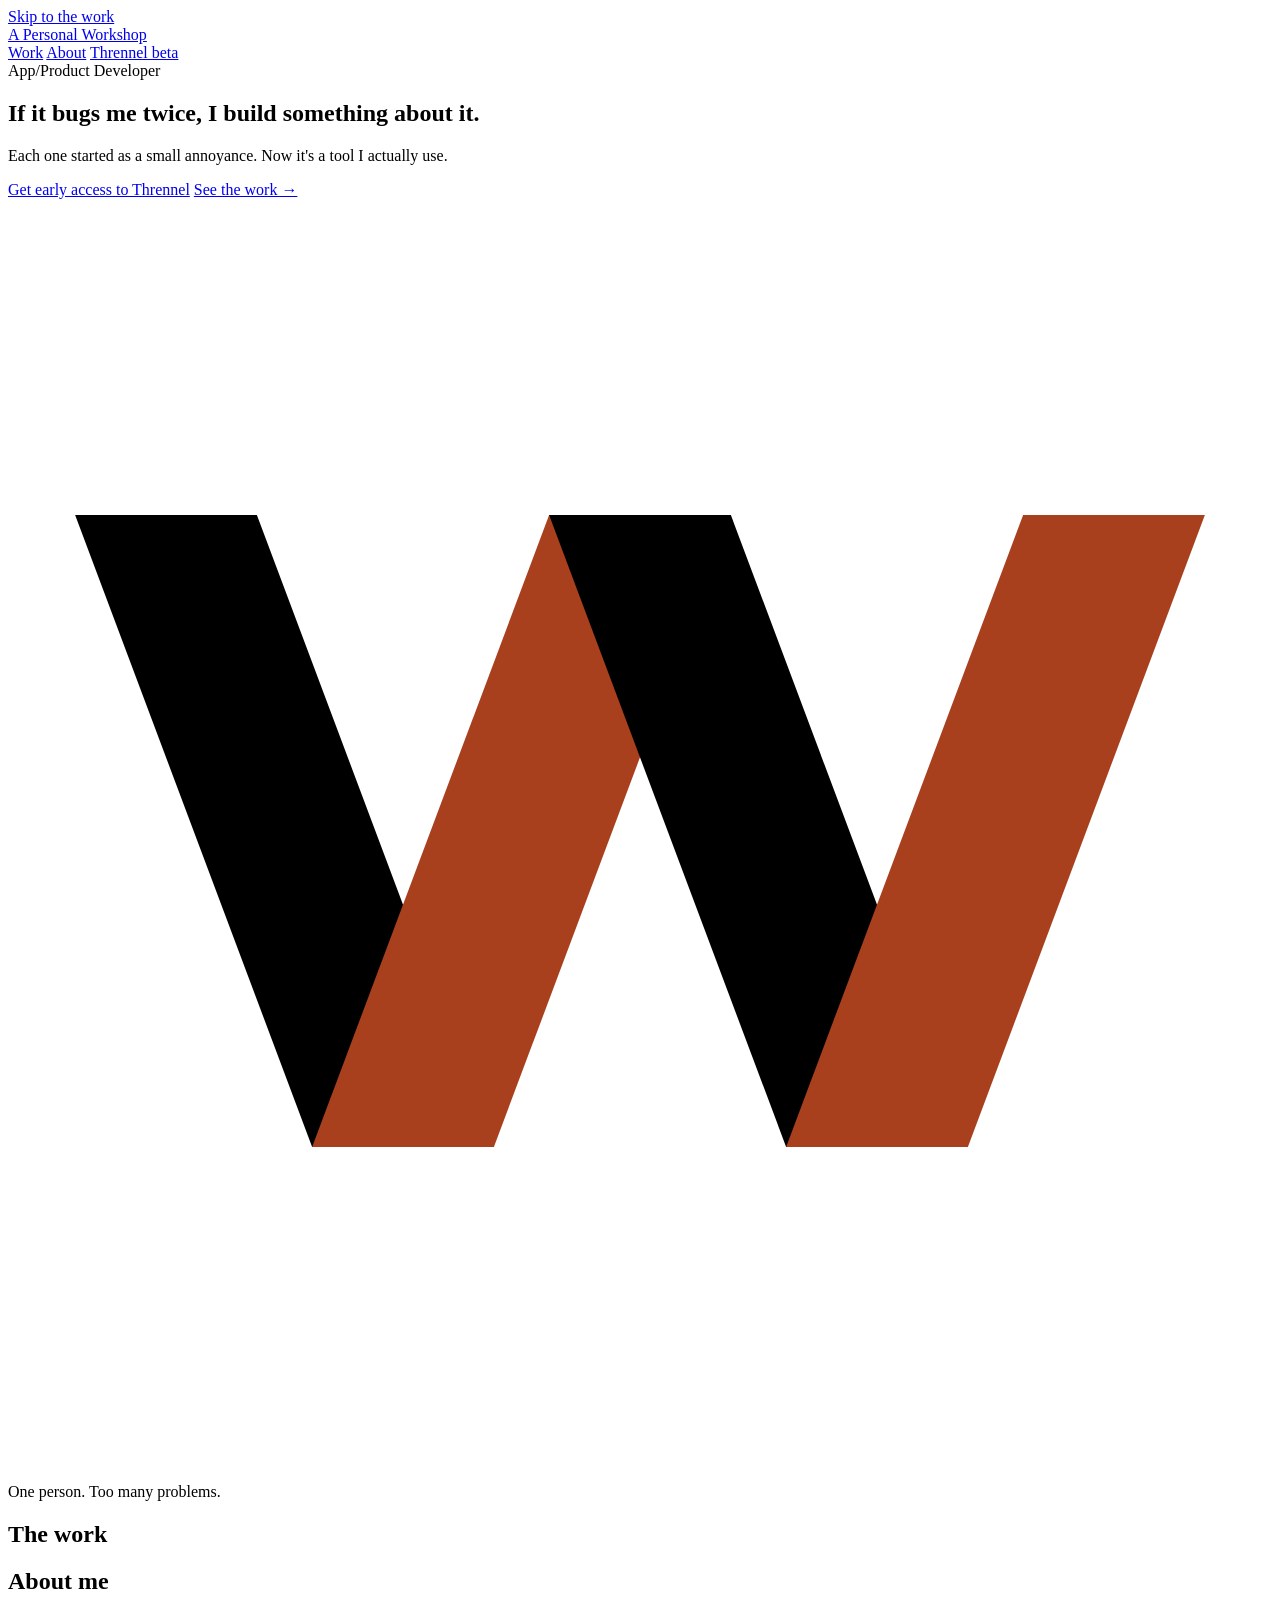
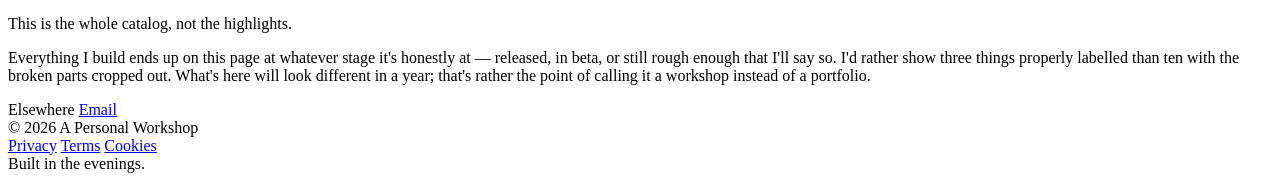
==== commit 140fbbd0: "Legal pages, waitlist consent, accurate claims, accessibility fixes - Privacy, terms and cookie page" ====
--- a/public/index.html
+++ b/public/index.html
@@ -28,6 +28,46 @@
 <link rel="preload" href="/fonts/Karla-normal.woff2" as="font" type="font/woff2" crossorigin>
 
 <link rel="stylesheet" href="/style.css">
+<script type="application/ld+json">
+{
+  "@context": "https://schema.org",
+  "@graph": [
+    {
+      "@type": "WebSite",
+      "@id": "https://bugsmetwice.com/#website",
+      "url": "https://bugsmetwice.com/",
+      "name": "A Personal Workshop",
+      "description": "A workshop, not a portfolio: everything I build, at whatever stage it's honestly at. Thrennel, TrackSense, and the automation that writes my morning brief.",
+      "inLanguage": "en"
+    },
+    {
+      "@type": "ItemList",
+      "name": "The work",
+      "itemListOrder": "https://schema.org/ItemListOrderAscending",
+      "itemListElement": [
+        {
+          "@type": "ListItem",
+          "position": 1,
+          "name": "Thrennel",
+          "url": "https://bugsmetwice.com/thrennel/"
+        },
+        {
+          "@type": "ListItem",
+          "position": 2,
+          "name": "TrackSense",
+          "url": "https://bugsmetwice.com/tracksense/"
+        },
+        {
+          "@type": "ListItem",
+          "position": 3,
+          "name": "Pre-market portfolio brief",
+          "url": "https://bugsmetwice.com/automation/"
+        }
+      ]
+    }
+  ]
+}
+</script>
 </head>
 <body>
 
@@ -91,19 +131,19 @@
           <a class="card__cta" href="/tracksense/">See TrackSense →</a>
         </article>
         <article class="card">
-          <h3>Automation</h3>
+          <h3>Pre-market portfolio brief</h3>
           <p class="card__blurb">A pre-market portfolio brief that writes and files itself every morning, plus the skill library that keeps the rest honest.</p>
-          <a class="card__cta" href="/automation/">See the automation →</a>
+          <a class="card__cta" href="/automation/">See the brief →</a>
         </article>
       </div>
       <p class="band__note noscript__note">The live demos on this page — the knowledge graph, the lap replay and the run log — need JavaScript.</p>
     </noscript>
   </section>
 
-  <dialog class="appwin" id="automation" data-src="/automation/" aria-label="Automation">
+  <dialog class="appwin" id="automation" data-src="/automation/" aria-label="Pre-market portfolio brief">
     <div class="appwin__bar">
-      <span class="appwin__title">Automation</span>
-      <button class="appwin__close" type="button" aria-label="Close Automation">×</button>
+      <span class="appwin__title">Pre-market portfolio brief</span>
+      <button class="appwin__close" type="button" aria-label="Close Pre-market portfolio brief">×</button>
     </div>
     <div class="appwin__body"></div>
   </dialog>
@@ -141,6 +181,11 @@
 
 <footer class="site-footer">
   <span>© 2026 A Personal Workshop</span>
+  <nav class="site-footer__legal" aria-label="Legal">
+    <a href="/privacy/">Privacy</a>
+    <a href="/terms/">Terms</a>
+    <a href="/cookies/">Cookies</a>
+  </nav>
   <span class="serif site-footer__tag">Built in the evenings.</span>
 </footer>
 
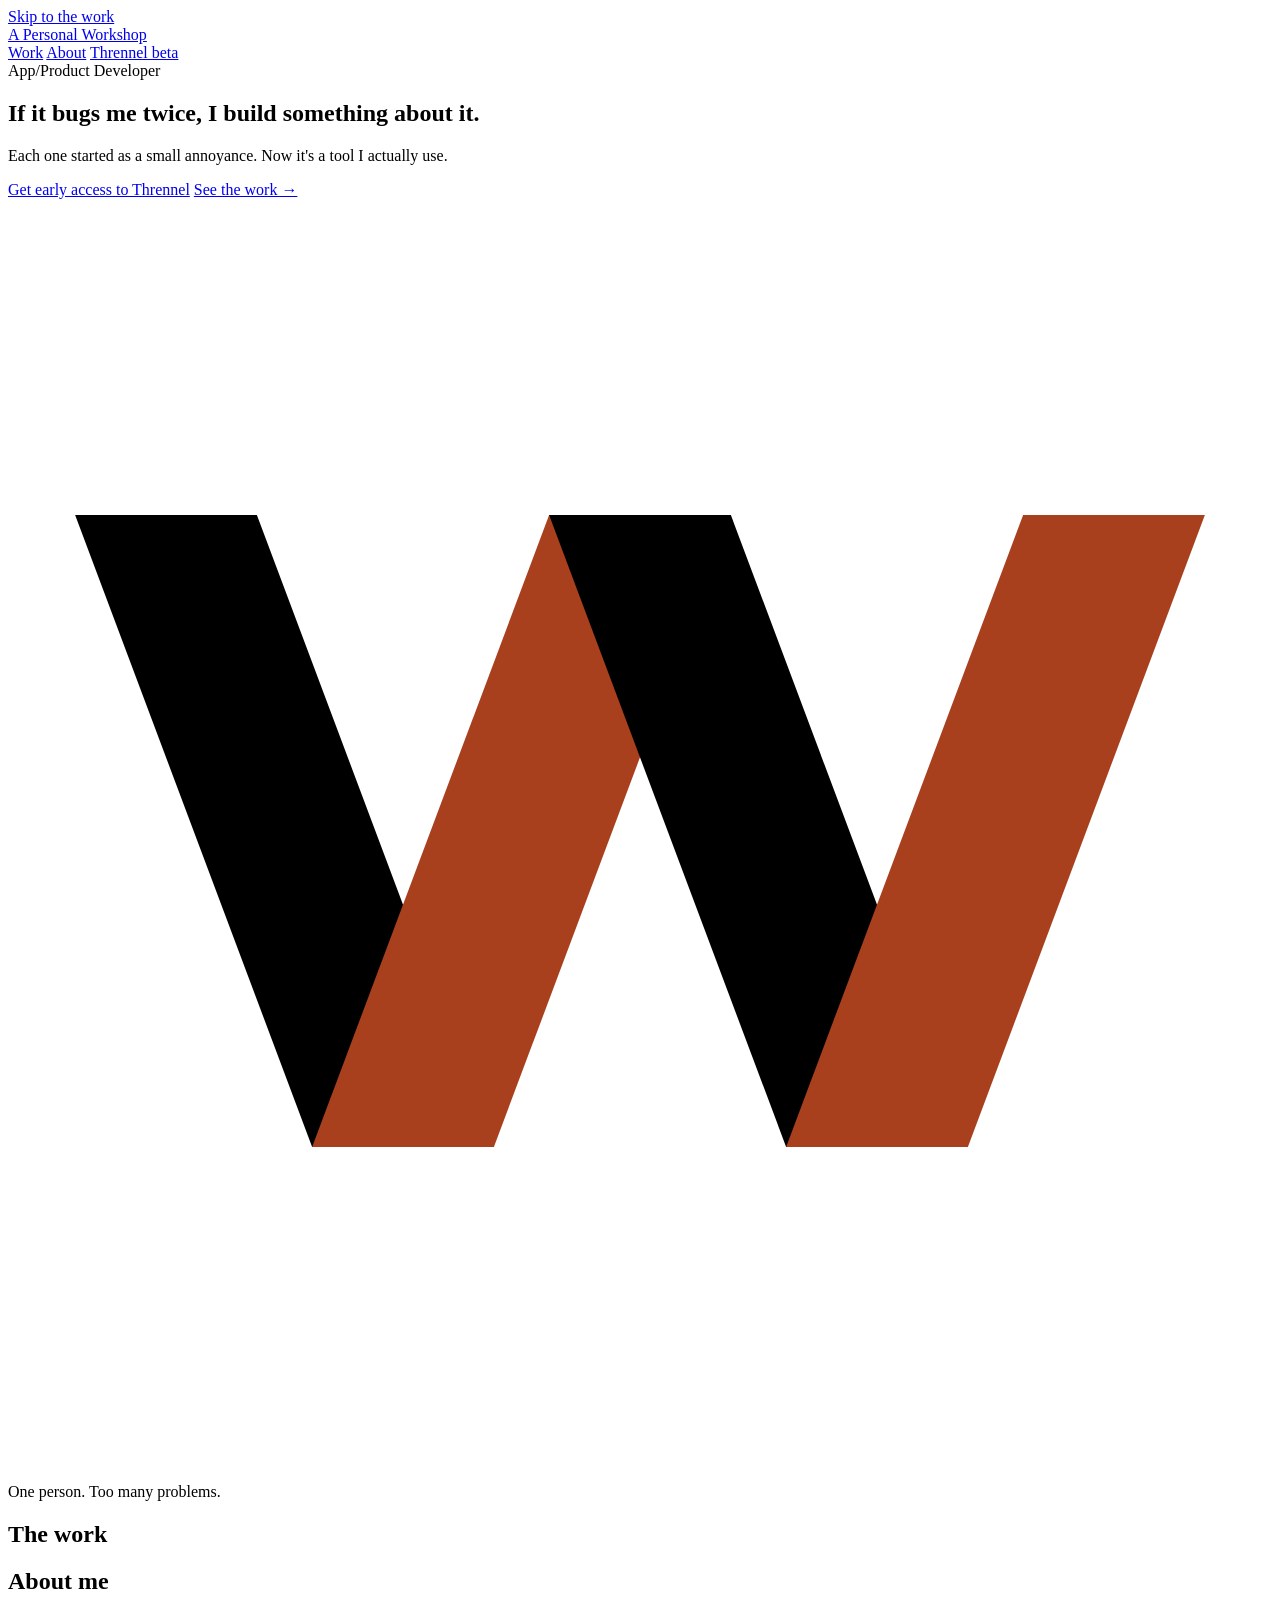
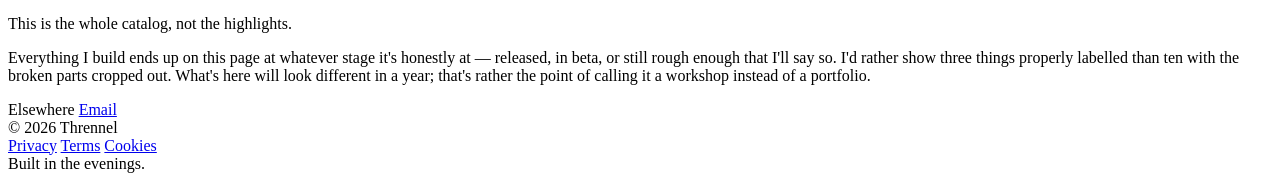
==== commit 52802c5a: "Legal: Thrennel as operator, Maryland governing law Privacy and terms name Thrennel (based in Maryla" ====
--- a/public/index.html
+++ b/public/index.html
@@ -180,7 +180,7 @@
 </main>
 
 <footer class="site-footer">
-  <span>© 2026 A Personal Workshop</span>
+  <span>© 2026 Thrennel</span>
   <nav class="site-footer__legal" aria-label="Legal">
     <a href="/privacy/">Privacy</a>
     <a href="/terms/">Terms</a>
